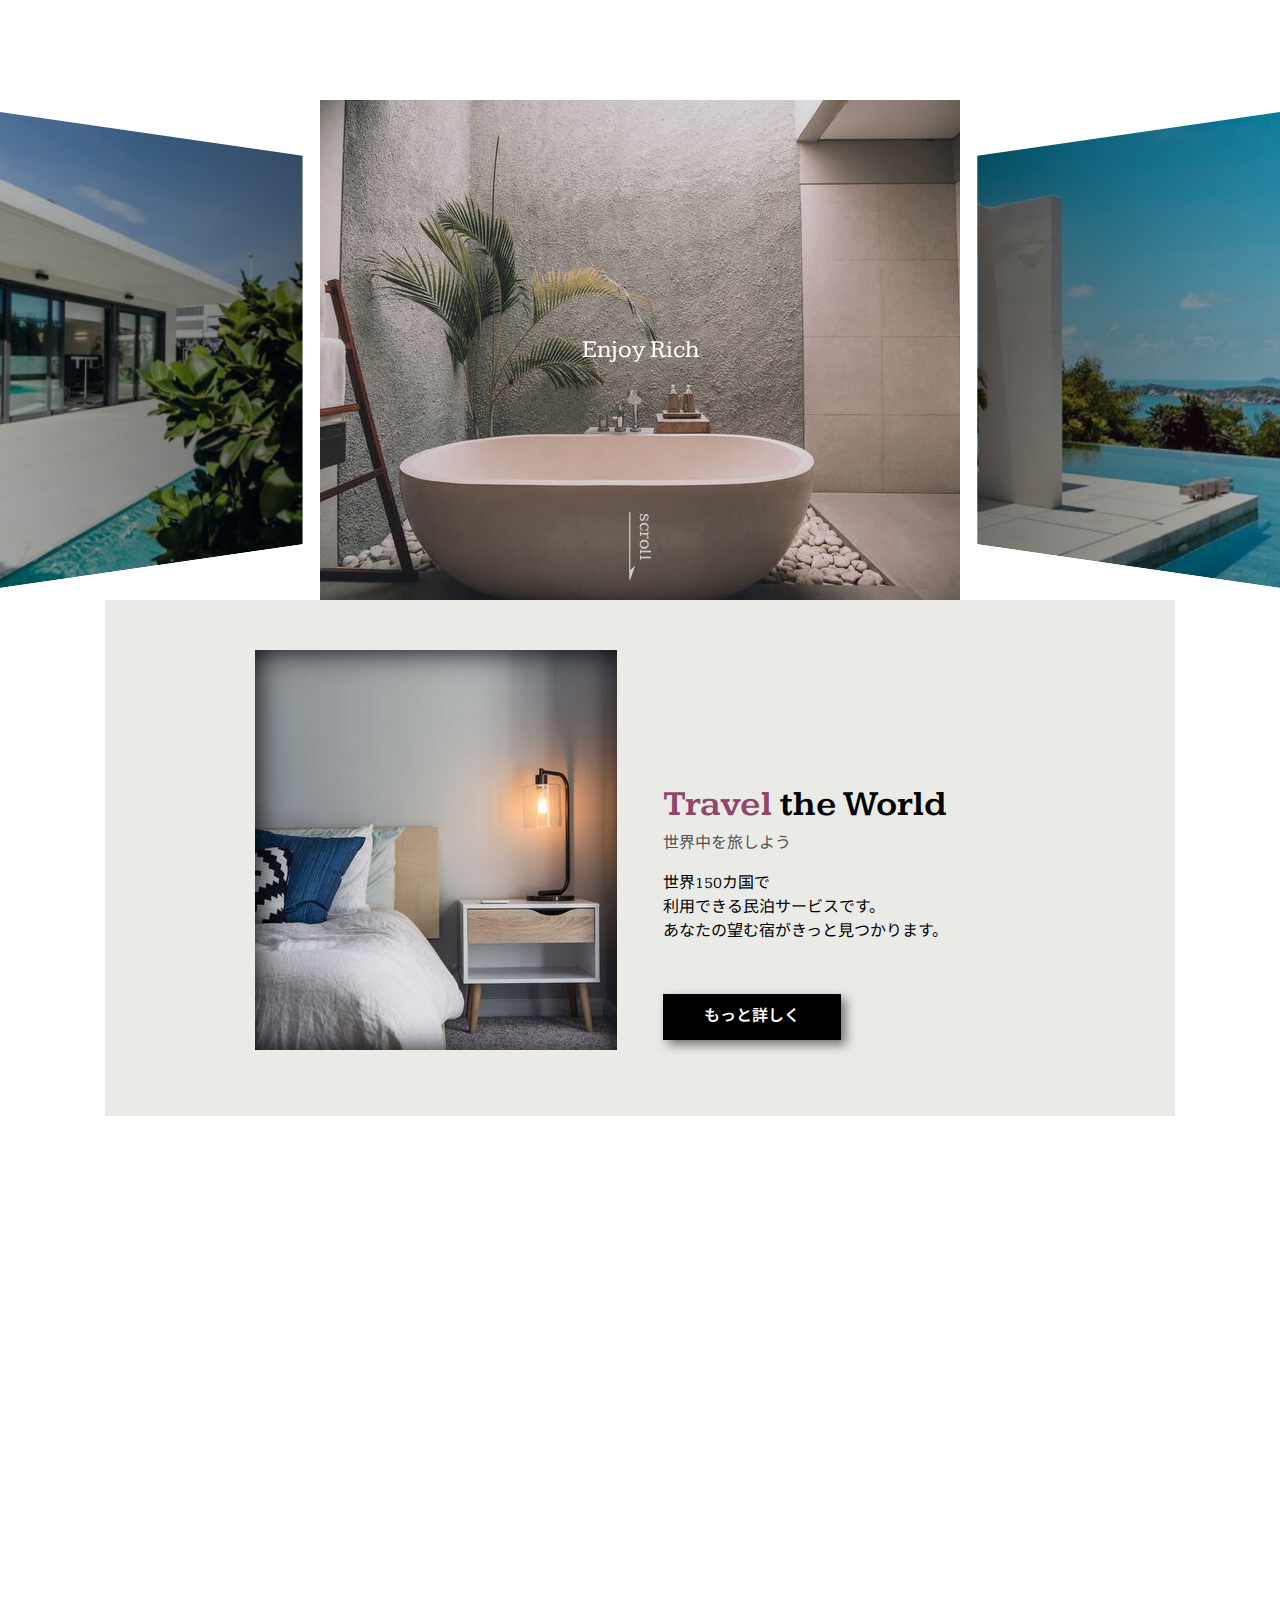
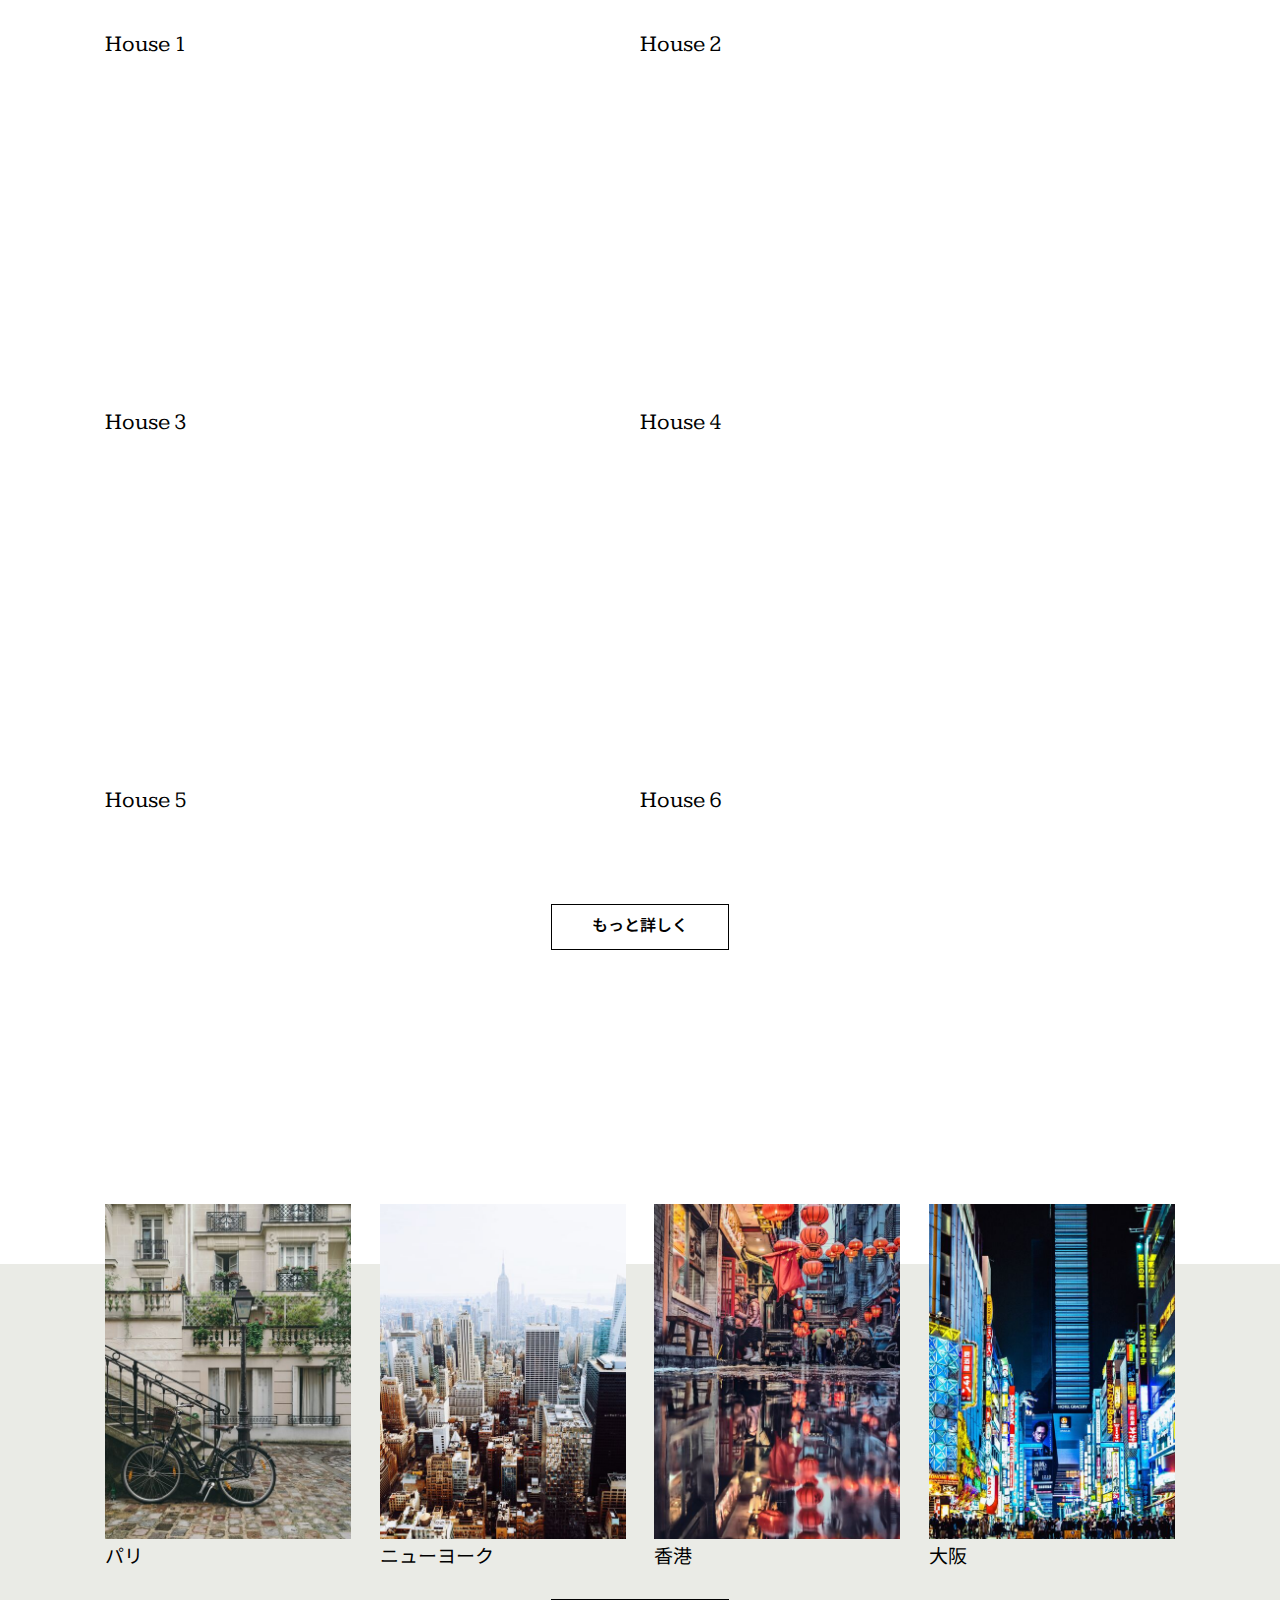
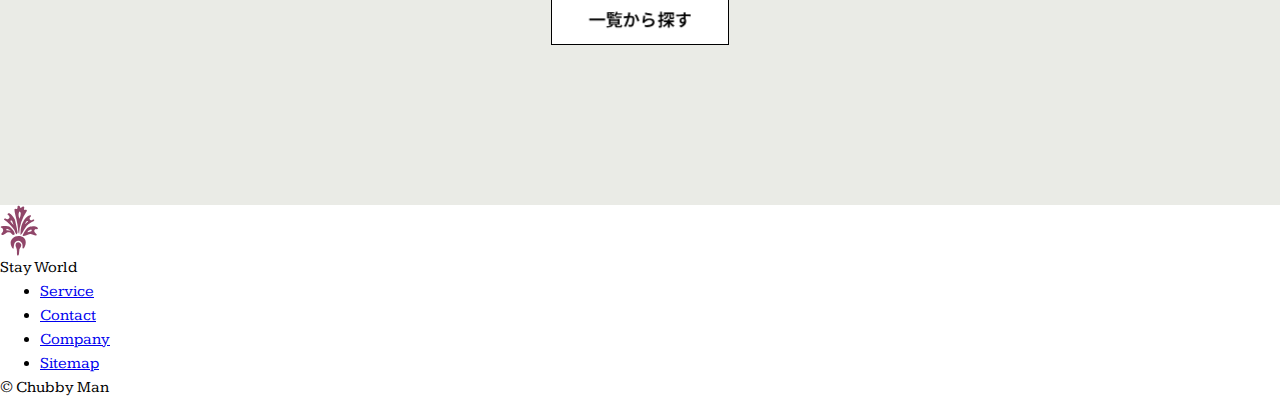
==== front-dev-tutorial-master/98_サンプルサイト_練習用/index.html @ 8617e20c "HTMLマークアップ #7" ====
<!DOCTYPE html>
<html lang="en">
    <head>
        <meta charset="UTF-8" />
        <meta name="viewport" content="width=device-width, initial-scale=1.0" />
        <meta http-equiv="X-UA-Compatible" content="ie=edge" />
        <title>Document</title>
        <link rel="preconnect" href="https://fonts.googleapis.com" />
        <link rel="preconnect" href="https://fonts.gstatic.com" crossorigin />
        <link
            href="https://fonts.googleapis.com/css2?family=Kameron:wght@400;700&family=Noto+Sans+JP:wght@500&display=swap"
            rel="stylesheet"
        />
        <link rel="stylesheet" href="styles/vendors/css-reset.css" />
        <link rel="stylesheet" href="styles/vendors/swiper-bundle.min.css" />
        <link rel="stylesheet" href="styles/style.css" />
    </head>
    <body>
        <div id="global-container">
            <div id="container">
                <div id="content">
                    <div class="hero">
                        <div class="swiper">
                            <div class="swiper-wrapper">
                                <div class="swiper-slide">
                                    <div class="hero__title">Enjoy Rich</div>
                                    <img src="images/image-1.jpg" alt="" />
                                </div>
                                <div class="swiper-slide">
                                    <div class="hero__title">Fantastic</div>
                                    <img src="images/image-2.jpg" alt="" />
                                </div>
                                <div class="swiper-slide">
                                    <div class="hero__title">Experience</div>
                                    <img src="images/image-3.jpg" alt="" />
                                </div>
                            </div>
                            <div class="hero__footer">
                                <img
                                    class="hero__downarrow"
                                    src="images/arrow.svg"
                                />
                                <span class="hero__scrolltext">scroll</span>
                            </div>
                        </div>
                    </div>
                    <div id="main-content">
                        <section class="travel">
                            <div class="travel__inner">
                                <div class="travel__img">
                                    <img
                                        class="img-zoom"
                                        src="images/image-travel.jpg"
                                        alt=""
                                    />
                                </div>
                                <div class="travel__texts inview">
                                    <div class="travel__texts-inner">
                                        <div class="travel__title main-title">
                                            <span class="purple">Travel</span>
                                            <span>the World</span>
                                        </div>
                                        <div class="travel__sub sub-title">
                                            世界中を旅しよう
                                        </div>
                                        <div class="travel__description">
                                            <p>
                                                世界150カ国で<br />利用できる民泊サービスです。
                                            </p>
                                            <p>
                                                あなたの望む宿がきっと見つかります。
                                            </p>
                                        </div>
                                        <div class="travel__btn">
                                            <button class="btn filled">
                                                もっと詳しく
                                            </button>
                                        </div>
                                    </div>
                                </div>
                            </div>
                        </section>
                        <section class="houses">
                            <div class="">
                                <h2 class="main-title tween-animate-title">
                                    Find Your House
                                </h2>
                                <p class="sub-title tween-animate-title">
                                    お気に入りの宿泊先を見つけましょう
                                </p>
                            </div>
                            <div class="houses__inner">
                                <div class="houses__item">
                                    <div class="cover-slide hover-darken">
                                        <div
                                            class="bg-img-zoom img-bg50"
                                            style="
                                                background-image: url(images/villa-1.jpg);
                                            "
                                        ></div>
                                    </div>
                                    <p class="houses__title">House 1</p>
                                </div>
                                <div class="houses__item">
                                    <div class="cover-slide hover-darken">
                                        <div
                                            class="bg-img-zoom img-bg50"
                                            style="
                                                background-image: url(images/villa-2.jpg);
                                            "
                                        ></div>
                                    </div>
                                    <p class="houses__title">House 2</p>
                                </div>
                                <div class="houses__item">
                                    <div class="cover-slide hover-darken">
                                        <div
                                            class="bg-img-zoom img-bg50"
                                            style="
                                                background-image: url(images/villa-3.jpg);
                                            "
                                        ></div>
                                    </div>
                                    <p class="houses__title">House 3</p>
                                </div>
                                <div class="houses__item">
                                    <div class="cover-slide hover-darken">
                                        <div
                                            class="bg-img-zoom img-bg50"
                                            style="
                                                background-image: url(images/villa-4.jpg);
                                            "
                                        ></div>
                                    </div>
                                    <p class="houses__title">House 4</p>
                                </div>
                                <div class="houses__item">
                                    <div class="cover-slide hover-darken">
                                        <div
                                            class="bg-img-zoom img-bg50"
                                            style="
                                                background-image: url(images/villa-5.jpg);
                                            "
                                        ></div>
                                    </div>
                                    <p class="houses__title">House 5</p>
                                </div>
                                <div class="houses__item">
                                    <div class="cover-slide hover-darken">
                                        <div
                                            class="bg-img-zoom img-bg50"
                                            style="
                                                background-image: url(images/villa-6.jpg);
                                            "
                                        ></div>
                                    </div>
                                    <p class="houses__title">House 6</p>
                                </div>
                                <div class="houses__btn">
                                    <button class="btn slide-bg">
                                        もっと詳しく
                                    </button>
                                </div>
                            </div>
                        </section>
                        <section class="popular">
                            <div class="popular__header">
                                <h2 class="main-title tween-animate-title">
                                    Popular Place
                                </h2>
                                <p class="sub-title tween-animate-title">
                                    人気の観光地で宿泊先を見つけましょう
                                </p>
                            </div>
                            <div class="popular__inner">
                                <div class="popular__container">
                                    <div class="popular__item">
                                        <div class="popular__img">
                                            <img
                                                src="images/image-p1.jpg"
                                                alt=""
                                            />
                                        </div>
                                        <p class="popular__title">パリ</p>
                                    </div>
                                    <div class="popular__item">
                                        <div class="popular__img">
                                            <img
                                                src="images/image-p2.jpg"
                                                alt=""
                                            />
                                        </div>
                                        <p class="popular__title">
                                            ニューヨーク
                                        </p>
                                    </div>
                                    <div class="popular__item">
                                        <div class="popular__img">
                                            <img
                                                src="images/image-p3.jpg"
                                                alt=""
                                            />
                                        </div>
                                        <p class="popular__title">香港</p>
                                    </div>
                                    <div class="popular__item">
                                        <div class="popular__img">
                                            <img
                                                src="images/image-p4.jpg"
                                                alt=""
                                            />
                                        </div>
                                        <p class="popular__title">大阪</p>
                                    </div>
                                    <div class="popular__btn">
                                        <button class="btn cover-3d">
                                            <span>一覧から探す</span>
                                        </button>
                                    </div>
                                </div>
                            </div>
                        </section>
                    </div>
                </div>
                <div class="footer">
                    <div class="logo">
                        <img src="images/logo.svg" class="logo__img" />
                        <span class="logo__stay">Stay</span>
                        <span class="logo__world">World</span>
                    </div>
                    <nav class="footer__nav">
                        <ul class="footer__ul">
                            <li class="footer_li"><a href="#">Service</a></li>
                            <li class="footer_li"><a href="#">Contact</a></li>
                            <li class="footer_li"><a href="#">Company</a></li>
                            <li class="footer_li"><a href="#">Sitemap</a></li>
                        </ul>
                        <div class="footer__copyright">&copy; Chubby Man</div>
                    </nav>
                </div>
            </div>
        </div>
        <script src="scripts/vendors/gsap.min.js"></script>

        <script src="scripts/vendors/swiper-bundle.min.js"></script>
        <script src="scripts/libs/hero-slider.js"></script>

        <script src="scripts/libs/scroll.js"></script>
        <script src="scripts/vendors/scroll-polyfill.js"></script>

        <script src="scripts/libs/text-animation.js"></script>
        <script src="scripts/main.js"></script>
    </body>
</html>
---- front-dev-tutorial-master/98_サンプルサイト_練習用/styles/style.css ----
.appear.up .item {
  -webkit-transform: translateY(6px);
          transform: translateY(6px);
}

.appear.down .item {
  -webkit-transform: translateY(-6px);
          transform: translateY(-6px);
}

.appear.left .item {
  -webkit-transform: translateX(40px);
          transform: translateX(40px);
}

.appear.right .item {
  -webkit-transform: translateX(-40px);
          transform: translateX(-40px);
}

.appear .item {
  -webkit-transition: all 0.8s;
  transition: all 0.8s;
  opacity: 0;
}
.appear.inview .item {
  opacity: 1;
  -webkit-transform: none;
          transform: none;
}
.appear.inview .item:nth-child(1) {
  -webkit-transition-delay: 0.1s;
          transition-delay: 0.1s;
}
.appear.inview .item:nth-child(2) {
  -webkit-transition-delay: 0.2s;
          transition-delay: 0.2s;
}
.appear.inview .item:nth-child(3) {
  -webkit-transition-delay: 0.3s;
          transition-delay: 0.3s;
}
.appear.inview .item:nth-child(4) {
  -webkit-transition-delay: 0.4s;
          transition-delay: 0.4s;
}
.appear.inview .item:nth-child(5) {
  -webkit-transition-delay: 0.5s;
          transition-delay: 0.5s;
}
.appear.inview .item:nth-child(6) {
  -webkit-transition-delay: 0.6s;
          transition-delay: 0.6s;
}
.appear.inview .item:nth-child(7) {
  -webkit-transition-delay: 0.7s;
          transition-delay: 0.7s;
}
.appear.inview .item:nth-child(8) {
  -webkit-transition-delay: 0.8s;
          transition-delay: 0.8s;
}
.appear.inview .item:nth-child(9) {
  -webkit-transition-delay: 0.9s;
          transition-delay: 0.9s;
}
.appear.inview .item:nth-child(10) {
  -webkit-transition-delay: 1s;
          transition-delay: 1s;
}

.btn {
  position: relative;
  display: inline-block;
  background-color: white;
  border: 1px solid black;
  font-weight: 600;
  padding: 10px 40px;
  margin: 10px auto;
  cursor: pointer;
  -webkit-transition: all 0.3s;
  transition: all 0.3s;
  color: black;
  text-decoration: none !important;
}
.btn.float:hover {
  background-color: black;
  color: white;
  -webkit-box-shadow: 5px 5px 10px 0 rgba(0, 0, 0, 0.5);
          box-shadow: 5px 5px 10px 0 rgba(0, 0, 0, 0.5);
}
.btn.filled {
  background-color: black;
  color: white;
  -webkit-box-shadow: 5px 5px 10px 0 rgba(0, 0, 0, 0.5);
          box-shadow: 5px 5px 10px 0 rgba(0, 0, 0, 0.5);
}
.btn.filled:hover {
  background-color: white;
  color: black;
  -webkit-box-shadow: none;
          box-shadow: none;
}
.btn.letter-spacing:hover {
  background-color: black;
  letter-spacing: 3px;
  color: white;
}
.btn.shadow {
  -webkit-box-shadow: none;
          box-shadow: none;
}
.btn.shadow:hover {
  -webkit-transform: translate(-2.5px, -2.5px);
          transform: translate(-2.5px, -2.5px);
  -webkit-box-shadow: 5px 5px 0 0 black;
          box-shadow: 5px 5px 0 0 black;
}
.btn.solid {
  -webkit-box-shadow: 2px 2px 0 0 black;
          box-shadow: 2px 2px 0 0 black;
  border-radius: 7px;
}
.btn.solid:hover {
  -webkit-transform: translate(2px, 2px);
          transform: translate(2px, 2px);
  -webkit-box-shadow: none;
          box-shadow: none;
}
.btn.slide-bg {
  position: relative;
  overflow: hidden;
  z-index: 1;
}
.btn.slide-bg::before {
  content: "";
  display: inline-block;
  width: 100%;
  height: 100%;
  background-color: black;
  position: absolute;
  top: 0;
  left: 0;
  -webkit-transform: translateX(-100%);
          transform: translateX(-100%);
  -webkit-transition: -webkit-transform 0.3s;
  transition: -webkit-transform 0.3s;
  transition: transform 0.3s;
  transition: transform 0.3s, -webkit-transform 0.3s;
  z-index: -1;
}
.btn.slide-bg:hover {
  color: white;
}
.btn.slide-bg:hover::before {
  -webkit-transform: none;
          transform: none;
}
.btn.cover-3d {
  position: relative;
  z-index: 1;
  -webkit-transform-style: preserve-3d;
          transform-style: preserve-3d;
  -webkit-perspective: 300px;
          perspective: 300px;
}
.btn.cover-3d span {
  display: inline-block;
  -webkit-transform: translateZ(20px);
          transform: translateZ(20px);
}
.btn.cover-3d::before {
  content: "";
  display: inline-block;
  width: 100%;
  height: 100%;
  background-color: black;
  position: absolute;
  top: 0;
  left: 0;
  -webkit-transform: rotateX(90deg);
          transform: rotateX(90deg);
  -webkit-transition: all 0.3s;
  transition: all 0.3s;
  -webkit-transform-origin: top center;
          transform-origin: top center;
  opacity: 0;
}
.btn.cover-3d:hover {
  color: white;
}
.btn.cover-3d:hover::before {
  -webkit-transform: none;
          transform: none;
  opacity: 1;
}

.btn-cubic {
  position: relative;
  display: inline-block;
  -webkit-transform-style: preserve-3d;
          transform-style: preserve-3d;
  -webkit-perspective: 300px;
          perspective: 300px;
  width: 150px;
  height: 50px;
  margin: 0 auto;
  cursor: pointer;
  font-weight: 600;
}
.btn-cubic span {
  position: absolute;
  top: 0;
  left: 0;
  width: 100%;
  height: 100%;
  border: 1px solid black;
  -webkit-box-sizing: border-box;
          box-sizing: border-box;
  line-height: 48px;
  text-align: center;
  -webkit-transition: all 0.3s;
  transition: all 0.3s;
  -webkit-transform-origin: center center -25px;
          transform-origin: center center -25px;
  color: black;
}
.btn-cubic .hovering {
  background-color: black;
  color: white;
  -webkit-transform: rotateX(90deg);
          transform: rotateX(90deg);
}
.btn-cubic .default {
  background-color: white;
  color: black;
  -webkit-transform: rotateX(0);
          transform: rotateX(0);
}
.btn-cubic:hover .hovering {
  -webkit-transform: rotateX(0);
          transform: rotateX(0);
}
.btn-cubic:hover .default {
  -webkit-transform: rotateX(-90deg);
          transform: rotateX(-90deg);
}

.swiper {
  overflow: visible !important;
}

.swiper-slide {
  height: 500px;
  overflow: hidden;
}
.swiper-slide > img {
  width: 100%;
  height: 100%;
  max-width: 100%;
  -o-object-fit: cover;
     object-fit: cover;
  -webkit-transform: scale(1.3);
          transform: scale(1.3);
  -webkit-transition: -webkit-transform 1.9s ease;
  transition: -webkit-transform 1.9s ease;
  transition: transform 1.9s ease;
  transition: transform 1.9s ease, -webkit-transform 1.9s ease;
}
.swiper-slide::after {
  content: "";
  position: absolute;
  top: 0;
  left: 0;
  width: 100%;
  height: 100%;
  background-color: rgba(0, 61, 125, 0.1);
}
.swiper-slide-active > img {
  -webkit-transform: none;
          transform: none;
}
.swiper-slide-active .hero__title {
  opacity: 1;
  -webkit-transform: translate(-50%, -50%);
          transform: translate(-50%, -50%);
}

.hero {
  overflow: hidden;
  padding-top: 100px;
}
.hero__title {
  position: absolute;
  top: 50%;
  left: 50%;
  -webkit-transform: translate(-50%, calc(-50% + 20px));
          transform: translate(-50%, calc(-50% + 20px));
  color: white;
  font-size: 25px;
  z-index: 2;
  opacity: 0;
  -webkit-transition: opacity 0.3s ease 1s, -webkit-transform 0.3s ease 1s;
  transition: opacity 0.3s ease 1s, -webkit-transform 0.3s ease 1s;
  transition: opacity 0.3s ease 1s, transform 0.3s ease 1s;
  transition: opacity 0.3s ease 1s, transform 0.3s ease 1s, -webkit-transform 0.3s ease 1s;
}
.hero__footer {
  position: absolute;
  left: 50%;
  bottom: 20px;
  -webkit-transform: translateX(-50%);
          transform: translateX(-50%);
  z-index: 2;
  height: 68px;
  width: 22px;
  overflow: hidden;
}
.hero__downarrow {
  position: absolute;
  left: 0;
  bottom: 0;
  width: 6px;
  -webkit-animation-name: kf-arrow-anime;
          animation-name: kf-arrow-anime;
  -webkit-animation-duration: 2s;
          animation-duration: 2s;
  -webkit-animation-timing-function: linear;
          animation-timing-function: linear;
  -webkit-animation-delay: 0s;
          animation-delay: 0s;
  -webkit-animation-iteration-count: infinite;
          animation-iteration-count: infinite;
  -webkit-animation-direction: normal;
          animation-direction: normal;
  -webkit-animation-fill-mode: forwards;
          animation-fill-mode: forwards;
}
.hero__scrolltext {
  position: absolute;
  -webkit-transform: rotate(90deg);
          transform: rotate(90deg);
  color: rgba(255, 255, 255, 0.7);
  left: -8px;
  top: 11px;
  font-size: 1.2em;
}

@-webkit-keyframes kf-arrow-anime {
  0%, 50%, 100% {
    -webkit-transform: translateY(-10%);
            transform: translateY(-10%);
  }
  30% {
    -webkit-transform: none;
            transform: none;
  }
}

@keyframes kf-arrow-anime {
  0%, 50%, 100% {
    -webkit-transform: translateY(-10%);
            transform: translateY(-10%);
  }
  30% {
    -webkit-transform: none;
            transform: none;
  }
}
.animate-title,
.tween-animate-title {
  opacity: 0;
}
.animate-title.inview,
.tween-animate-title.inview {
  opacity: 1;
}
.animate-title.inview .char,
.tween-animate-title.inview .char {
  display: inline-block;
}
.animate-title .char,
.tween-animate-title .char {
  opacity: 0;
}

.animate-title.inview .char {
  -webkit-animation-name: kf-animate-chars;
          animation-name: kf-animate-chars;
  -webkit-animation-duration: 0.5s;
          animation-duration: 0.5s;
  -webkit-animation-timing-function: cubic-bezier(0.39, 1.57, 0.58, 1);
          animation-timing-function: cubic-bezier(0.39, 1.57, 0.58, 1);
  -webkit-animation-delay: 0s;
          animation-delay: 0s;
  -webkit-animation-iteration-count: 1;
          animation-iteration-count: 1;
  -webkit-animation-direction: normal;
          animation-direction: normal;
  -webkit-animation-fill-mode: both;
          animation-fill-mode: both;
}
.animate-title.inview .char:nth-child(1) {
  -webkit-animation-delay: 0.04s;
          animation-delay: 0.04s;
}
.animate-title.inview .char:nth-child(2) {
  -webkit-animation-delay: 0.08s;
          animation-delay: 0.08s;
}
.animate-title.inview .char:nth-child(3) {
  -webkit-animation-delay: 0.12s;
          animation-delay: 0.12s;
}
.animate-title.inview .char:nth-child(4) {
  -webkit-animation-delay: 0.16s;
          animation-delay: 0.16s;
}
.animate-title.inview .char:nth-child(5) {
  -webkit-animation-delay: 0.2s;
          animation-delay: 0.2s;
}
.animate-title.inview .char:nth-child(6) {
  -webkit-animation-delay: 0.24s;
          animation-delay: 0.24s;
}
.animate-title.inview .char:nth-child(7) {
  -webkit-animation-delay: 0.28s;
          animation-delay: 0.28s;
}
.animate-title.inview .char:nth-child(8) {
  -webkit-animation-delay: 0.32s;
          animation-delay: 0.32s;
}
.animate-title.inview .char:nth-child(9) {
  -webkit-animation-delay: 0.36s;
          animation-delay: 0.36s;
}
.animate-title.inview .char:nth-child(10) {
  -webkit-animation-delay: 0.4s;
          animation-delay: 0.4s;
}
.animate-title.inview .char:nth-child(11) {
  -webkit-animation-delay: 0.44s;
          animation-delay: 0.44s;
}
.animate-title.inview .char:nth-child(12) {
  -webkit-animation-delay: 0.48s;
          animation-delay: 0.48s;
}
.animate-title.inview .char:nth-child(13) {
  -webkit-animation-delay: 0.52s;
          animation-delay: 0.52s;
}
.animate-title.inview .char:nth-child(14) {
  -webkit-animation-delay: 0.56s;
          animation-delay: 0.56s;
}
.animate-title.inview .char:nth-child(15) {
  -webkit-animation-delay: 0.6s;
          animation-delay: 0.6s;
}
.animate-title.inview .char:nth-child(16) {
  -webkit-animation-delay: 0.64s;
          animation-delay: 0.64s;
}
.animate-title.inview .char:nth-child(17) {
  -webkit-animation-delay: 0.68s;
          animation-delay: 0.68s;
}
.animate-title.inview .char:nth-child(18) {
  -webkit-animation-delay: 0.72s;
          animation-delay: 0.72s;
}
.animate-title.inview .char:nth-child(19) {
  -webkit-animation-delay: 0.76s;
          animation-delay: 0.76s;
}
.animate-title.inview .char:nth-child(20) {
  -webkit-animation-delay: 0.8s;
          animation-delay: 0.8s;
}
.animate-title.inview .char:nth-child(21) {
  -webkit-animation-delay: 0.84s;
          animation-delay: 0.84s;
}
.animate-title.inview .char:nth-child(22) {
  -webkit-animation-delay: 0.88s;
          animation-delay: 0.88s;
}
.animate-title.inview .char:nth-child(23) {
  -webkit-animation-delay: 0.92s;
          animation-delay: 0.92s;
}
.animate-title.inview .char:nth-child(24) {
  -webkit-animation-delay: 0.96s;
          animation-delay: 0.96s;
}
.animate-title.inview .char:nth-child(25) {
  -webkit-animation-delay: 1s;
          animation-delay: 1s;
}
.animate-title.inview .char:nth-child(26) {
  -webkit-animation-delay: 1.04s;
          animation-delay: 1.04s;
}
.animate-title.inview .char:nth-child(27) {
  -webkit-animation-delay: 1.08s;
          animation-delay: 1.08s;
}
.animate-title.inview .char:nth-child(28) {
  -webkit-animation-delay: 1.12s;
          animation-delay: 1.12s;
}
.animate-title.inview .char:nth-child(29) {
  -webkit-animation-delay: 1.16s;
          animation-delay: 1.16s;
}
.animate-title.inview .char:nth-child(30) {
  -webkit-animation-delay: 1.2s;
          animation-delay: 1.2s;
}

@-webkit-keyframes kf-animate-chars {
  0% {
    opacity: 0;
    -webkit-transform: translateY(-50%);
            transform: translateY(-50%);
  }
  100% {
    opacity: 1;
    -webkit-transform: translateY(0);
            transform: translateY(0);
  }
}

@keyframes kf-animate-chars {
  0% {
    opacity: 0;
    -webkit-transform: translateY(-50%);
            transform: translateY(-50%);
  }
  100% {
    opacity: 1;
    -webkit-transform: translateY(0);
            transform: translateY(0);
  }
}
.cover-slide {
  position: relative;
  overflow: hidden;
}
.cover-slide::after {
  content: "";
  position: absolute;
  z-index: 2;
  top: 0;
  left: 0;
  right: 0;
  bottom: 0;
  background-color: #eaebe6;
  opacity: 0;
}
.cover-slide.inview::after {
  opacity: 1;
  -webkit-animation-name: kf-cover-slide;
          animation-name: kf-cover-slide;
  -webkit-animation-duration: 1.6s;
          animation-duration: 1.6s;
  -webkit-animation-timing-function: ease-in-out;
          animation-timing-function: ease-in-out;
  -webkit-animation-delay: 0s;
          animation-delay: 0s;
  -webkit-animation-iteration-count: 1;
          animation-iteration-count: 1;
  -webkit-animation-direction: normal;
          animation-direction: normal;
  -webkit-animation-fill-mode: both;
          animation-fill-mode: both;
}

@-webkit-keyframes kf-cover-slide {
  0% {
    -webkit-transform-origin: left;
            transform-origin: left;
    -webkit-transform: scaleX(0);
            transform: scaleX(0);
  }
  50% {
    -webkit-transform-origin: left;
            transform-origin: left;
    -webkit-transform: scaleX(1);
            transform: scaleX(1);
  }
  50.1% {
    -webkit-transform-origin: right;
            transform-origin: right;
    -webkit-transform: scaleX(1);
            transform: scaleX(1);
  }
  100% {
    -webkit-transform-origin: right;
            transform-origin: right;
    -webkit-transform: scaleX(0);
            transform: scaleX(0);
  }
}

@keyframes kf-cover-slide {
  0% {
    -webkit-transform-origin: left;
            transform-origin: left;
    -webkit-transform: scaleX(0);
            transform: scaleX(0);
  }
  50% {
    -webkit-transform-origin: left;
            transform-origin: left;
    -webkit-transform: scaleX(1);
            transform: scaleX(1);
  }
  50.1% {
    -webkit-transform-origin: right;
            transform-origin: right;
    -webkit-transform: scaleX(1);
            transform: scaleX(1);
  }
  100% {
    -webkit-transform-origin: right;
            transform-origin: right;
    -webkit-transform: scaleX(0);
            transform: scaleX(0);
  }
}
.img-zoom, .bg-img-zoom {
  opacity: 0;
}
.inview .img-zoom, .inview .bg-img-zoom {
  opacity: 1;
  -webkit-transition: -webkit-transform 0.3s ease;
  transition: -webkit-transform 0.3s ease;
  transition: transform 0.3s ease;
  transition: transform 0.3s ease, -webkit-transform 0.3s ease;
  -webkit-animation-name: kf-img-show;
          animation-name: kf-img-show;
  -webkit-animation-duration: 1.6s;
          animation-duration: 1.6s;
  -webkit-animation-timing-function: ease-in-out;
          animation-timing-function: ease-in-out;
  -webkit-animation-delay: 0s;
          animation-delay: 0s;
  -webkit-animation-iteration-count: 1;
          animation-iteration-count: 1;
  -webkit-animation-direction: normal;
          animation-direction: normal;
  -webkit-animation-fill-mode: none;
          animation-fill-mode: none;
}
.inview .img-zoom:hover, .inview .bg-img-zoom:hover {
  -webkit-transform: scale(1.05);
          transform: scale(1.05);
}

@-webkit-keyframes kf-img-show {
  0% {
    opacity: 0;
  }
  50% {
    opacity: 0;
  }
  50.1% {
    opacity: 1;
    -webkit-transform: scale(1.5);
            transform: scale(1.5);
  }
  100% {
    opacity: 1;
  }
}

@keyframes kf-img-show {
  0% {
    opacity: 0;
  }
  50% {
    opacity: 0;
  }
  50.1% {
    opacity: 1;
    -webkit-transform: scale(1.5);
            transform: scale(1.5);
  }
  100% {
    opacity: 1;
  }
}
.hover-darken::before {
  content: "";
  position: absolute;
  top: 0;
  left: 0;
  width: 100%;
  height: 100%;
  z-index: 1;
  -webkit-transition: background-color 0.3s ease;
  transition: background-color 0.3s ease;
  pointer-events: none;
  -webkit-animation-name: kf-img-show;
          animation-name: kf-img-show;
  -webkit-animation-duration: 1.6s;
          animation-duration: 1.6s;
  -webkit-animation-timing-function: ease-in-out;
          animation-timing-function: ease-in-out;
  -webkit-animation-delay: 0s;
          animation-delay: 0s;
  -webkit-animation-iteration-count: 1;
          animation-iteration-count: 1;
  -webkit-animation-direction: normal;
          animation-direction: normal;
  -webkit-animation-fill-mode: none;
          animation-fill-mode: none;
}
.hover-darken:hover::before {
  background-color: rgba(0, 0, 0, 0.4);
}

.bg-img-zoom {
  background-image: url(images/image-1.jpg);
  background-repeat: no-repeat;
  background-position: center;
  background-size: cover;
  width: 100%;
}

.img-bg50 {
  position: relative;
}
.img-bg50::before {
  display: block;
  content: "";
  padding-top: 50%;
}

.mobile-menu {
  position: fixed;
  right: 0;
  top: 60px;
  width: 300px;
}
.mobile-menu .logo {
  padding: 0 40px;
  font-size: 38px;
}
.mobile-menu__btn {
  background-color: unset;
  border: none;
  outline: none !important;
  cursor: pointer;
}
.mobile-menu__btn > span {
  background-color: black;
  width: 35px;
  height: 2px;
  display: block;
  margin-bottom: 9px;
  -webkit-transition: -webkit-transform 0.7s;
  transition: -webkit-transform 0.7s;
  transition: transform 0.7s;
  transition: transform 0.7s, -webkit-transform 0.7s;
}
.mobile-menu__btn > span:last-child {
  margin-bottom: 0;
}
.mobile-menu__cover {
  position: absolute;
  top: 0;
  left: 0;
  width: 100%;
  height: 100%;
  background-color: rgba(0, 0, 0, 0.3);
  opacity: 0;
  visibility: hidden;
  -webkit-transition: opacity 1s;
  transition: opacity 1s;
  cursor: pointer;
  z-index: 200;
}
.mobile-menu__main {
  padding: 0;
  -webkit-perspective: 2000px;
          perspective: 2000px;
  -webkit-transform-style: preserve-3d;
          transform-style: preserve-3d;
}
.mobile-menu__item {
  list-style: none;
  display: block;
  -webkit-transform: translate3d(0, 0, -1000px);
          transform: translate3d(0, 0, -1000px);
  padding: 0 40px;
  -webkit-transition: opacity 0.2s, -webkit-transform 0.3s;
  transition: opacity 0.2s, -webkit-transform 0.3s;
  transition: transform 0.3s, opacity 0.2s;
  transition: transform 0.3s, opacity 0.2s, -webkit-transform 0.3s;
  opacity: 0;
}
.mobile-menu__link {
  display: block;
  margin-top: 30px;
  color: black;
  text-decoration: none !important;
}

.menu-open #container {
  -webkit-transform: translate(-300px, 60px);
          transform: translate(-300px, 60px);
  -webkit-box-shadow: 0 8px 40px -10px rgba(0, 0, 0, 0.8);
          box-shadow: 0 8px 40px -10px rgba(0, 0, 0, 0.8);
}
.menu-open .mobile-menu__cover {
  opacity: 1;
  visibility: visible;
}
.menu-open .mobile-menu__item {
  -webkit-transform: none;
          transform: none;
  opacity: 1;
}
.menu-open .mobile-menu__item:nth-child(1) {
  -webkit-transition-delay: 0.07s;
          transition-delay: 0.07s;
}
.menu-open .mobile-menu__item:nth-child(2) {
  -webkit-transition-delay: 0.14s;
          transition-delay: 0.14s;
}
.menu-open .mobile-menu__item:nth-child(3) {
  -webkit-transition-delay: 0.21s;
          transition-delay: 0.21s;
}
.menu-open .mobile-menu__item:nth-child(4) {
  -webkit-transition-delay: 0.28s;
          transition-delay: 0.28s;
}
.menu-open .mobile-menu__item:nth-child(5) {
  -webkit-transition-delay: 0.35s;
          transition-delay: 0.35s;
}
.menu-open .mobile-menu__btn > span {
  background-color: black;
}
.menu-open .mobile-menu__btn > span:nth-child(1) {
  -webkit-transition-delay: 70ms;
          transition-delay: 70ms;
  -webkit-transform: translateY(11px) rotate(135deg);
          transform: translateY(11px) rotate(135deg);
}
.menu-open .mobile-menu__btn > span:nth-child(2) {
  -webkit-transition-delay: 0s;
          transition-delay: 0s;
  -webkit-transform: translateX(-18px) scaleX(0);
          transform: translateX(-18px) scaleX(0);
}
.menu-open .mobile-menu__btn > span:nth-child(3) {
  -webkit-transition-delay: 140ms;
          transition-delay: 140ms;
  -webkit-transform: translateY(-11px) rotate(-135deg);
          transform: translateY(-11px) rotate(-135deg);
}

body {
  font-family: "Kameron", "Noto Sans JP", sans-serif;
}

img {
  max-width: 100%;
  vertical-align: bottom;
}

.mb-sm, .travel__img, .houses__title, .popular__title, .sub-title {
  margin-bottom: 16px !important;
}

.mb-lg, .travel, .houses, .popular__btn {
  margin-bottom: 80px !important;
}
@media screen and (min-width: 960px) {
  .mb-lg, .travel, .houses, .popular__btn {
    margin-bottom: 150px !important;
  }
}

.pb-sm, .travel__texts {
  padding-bottom: 16px !important;
}

.pb-lg {
  padding-bottom: 80px !important;
}
@media screen and (min-width: 960px) {
  .pb-lg {
    padding-bottom: 150px !important;
  }
}

.content-width, .travel, .houses, .popular__header, .popular__container {
  width: 90%;
  margin: 0 auto;
  max-width: 1070px;
}

.flex, .travel__inner, .houses__inner, .popular__container {
  display: -webkit-box;
  display: -webkit-flex;
  display: -ms-flexbox;
  display: flex;
  -webkit-box-orient: vertical;
  -webkit-box-direction: normal;
  -webkit-flex-direction: column;
      -ms-flex-direction: column;
          flex-direction: column;
}
@media screen and (min-width: 600px) {
  .flex, .travel__inner, .houses__inner, .popular__container {
    -webkit-box-orient: horizontal;
    -webkit-box-direction: normal;
    -webkit-flex-direction: row;
        -ms-flex-direction: row;
            flex-direction: row;
    -webkit-flex-wrap: wrap;
        -ms-flex-wrap: wrap;
            flex-wrap: wrap;
  }
}

.purple {
  color: #904669;
}

#main-content {
  position: relative;
  z-index: 0;
}

.font-sm, .sub-title {
  font-size: 14px;
}
@media screen and (min-width: 960px) {
  .font-sm, .sub-title {
    font-size: 16px;
  }
}

.font-md, .popular__title {
  font-size: 17px;
}
@media screen and (min-width: 960px) {
  .font-md, .popular__title {
    font-size: 19px;
  }
}

.font-lr, .houses__title {
  font-size: 17px;
}
@media screen and (min-width: 960px) {
  .font-lr, .houses__title {
    font-size: 23px;
  }
}

.font-lg, .main-title {
  font-size: 25px;
}
@media screen and (min-width: 960px) {
  .font-lg, .main-title {
    font-size: 36px;
  }
}

.main-title {
  font-weight: 600;
  margin-bottom: 0;
  display: block;
}

.sub-title {
  color: #535353;
}

.travel__inner {
  position: relative;
  z-index: 0;
  background: #eaebe6;
  padding: 15px;
  -webkit-box-pack: justify;
  -webkit-justify-content: space-between;
      -ms-flex-pack: justify;
          justify-content: space-between;
}
@media screen and (min-width: 600px) {
  .travel__inner {
    padding: 50px;
  }
}
@media screen and (min-width: 1280px) {
  .travel__inner {
    padding: 50px 150px;
  }
}
.travel__img {
  height: 300px;
  -webkit-box-shadow: inset 0 0 30px black;
          box-shadow: inset 0 0 30px black;
}
@media screen and (min-width: 600px) {
  .travel__img {
    -webkit-flex-basis: 47%;
        -ms-flex-preferred-size: 47%;
            flex-basis: 47%;
  }
}
@media screen and (min-width: 960px) {
  .travel__img {
    height: 400px;
  }
}
.travel__img > img {
  position: relative;
  z-index: -1;
  opacity: 1;
  -o-object-fit: cover;
     object-fit: cover;
  width: 100%;
  height: 100%;
}
@media screen and (min-width: 600px) {
  .travel__texts {
    display: -webkit-box;
    display: -webkit-flex;
    display: -ms-flexbox;
    display: flex;
    -webkit-box-align: end;
    -webkit-align-items: flex-end;
        -ms-flex-align: end;
            align-items: flex-end;
    -webkit-flex-basis: 47%;
        -ms-flex-preferred-size: 47%;
            flex-basis: 47%;
  }
}
.travel__texts.inview .travel__title::before {
  -webkit-animation-name: scaleX;
          animation-name: scaleX;
  -webkit-animation-duration: 0.3s;
          animation-duration: 0.3s;
  -webkit-animation-timing-function: ease;
          animation-timing-function: ease;
  -webkit-animation-delay: 1.5s;
          animation-delay: 1.5s;
  -webkit-animation-iteration-count: 1;
          animation-iteration-count: 1;
  -webkit-animation-direction: normal;
          animation-direction: normal;
  -webkit-animation-fill-mode: forwards;
          animation-fill-mode: forwards;
}
.travel__title {
  position: relative;
}
.travel__title::before {
  display: none;
  content: "";
  position: absolute;
  height: 1px;
  width: 100px;
  top: 50%;
  left: -120px;
  background-color: black;
  -webkit-transform: scaleX(0);
          transform: scaleX(0);
  -webkit-transform-origin: right;
          transform-origin: right;
}
@media screen and (min-width: 960px) {
  .travel__title::before {
    display: block;
  }
}
@media screen and (min-width: 960px) {
  .travel__description {
    margin-bottom: 40px;
  }
}

@-webkit-keyframes scaleX {
  0% {
    -webkit-transform: scaleX(0);
            transform: scaleX(0);
  }
  100% {
    -webkit-transform: scaleX(1);
            transform: scaleX(1);
  }
}

@keyframes scaleX {
  0% {
    -webkit-transform: scaleX(0);
            transform: scaleX(0);
  }
  100% {
    -webkit-transform: scaleX(1);
            transform: scaleX(1);
  }
}
@media screen and (min-width: 600px) {
  .houses__item {
    -webkit-flex-basis: 50%;
        -ms-flex-preferred-size: 50%;
            flex-basis: 50%;
  }
}
@media screen and (min-width: 960px) {
  .houses__item {
    margin-bottom: 60px;
  }
}
.houses__btn {
  text-align: center;
  -webkit-flex-basis: 100%;
      -ms-flex-preferred-size: 100%;
          flex-basis: 100%;
}

.popular__inner {
  position: relative;
}
.popular__inner::before {
  content: "";
  position: absolute;
  bottom: 0;
  left: 0;
  height: 90%;
  width: 100%;
  background-color: #eaebe6;
}
.popular__container {
  position: relative;
  z-index: 2;
  -webkit-box-pack: justify;
  -webkit-justify-content: space-between;
      -ms-flex-pack: justify;
          justify-content: space-between;
}
@media screen and (min-width: 600px) {
  .popular__item {
    -webkit-flex-basis: 47%;
        -ms-flex-preferred-size: 47%;
            flex-basis: 47%;
  }
}
@media screen and (min-width: 960px) {
  .popular__item {
    -webkit-flex-basis: 25%;
        -ms-flex-preferred-size: 25%;
            flex-basis: 25%;
  }
}
@media screen and (min-width: 1280px) {
  .popular__item {
    -webkit-flex-basis: 23%;
        -ms-flex-preferred-size: 23%;
            flex-basis: 23%;
  }
}
.popular__img {
  height: 150px;
  margin-bottom: 5px;
}
@media screen and (min-width: 960px) {
  .popular__img {
    height: 335px;
  }
}
.popular__img > img {
  width: 100%;
  height: 100%;
  -o-object-fit: cover;
     object-fit: cover;
}
.popular__btn {
  text-align: center;
  -webkit-flex-basis: 100%;
      -ms-flex-preferred-size: 100%;
          flex-basis: 100%;
}
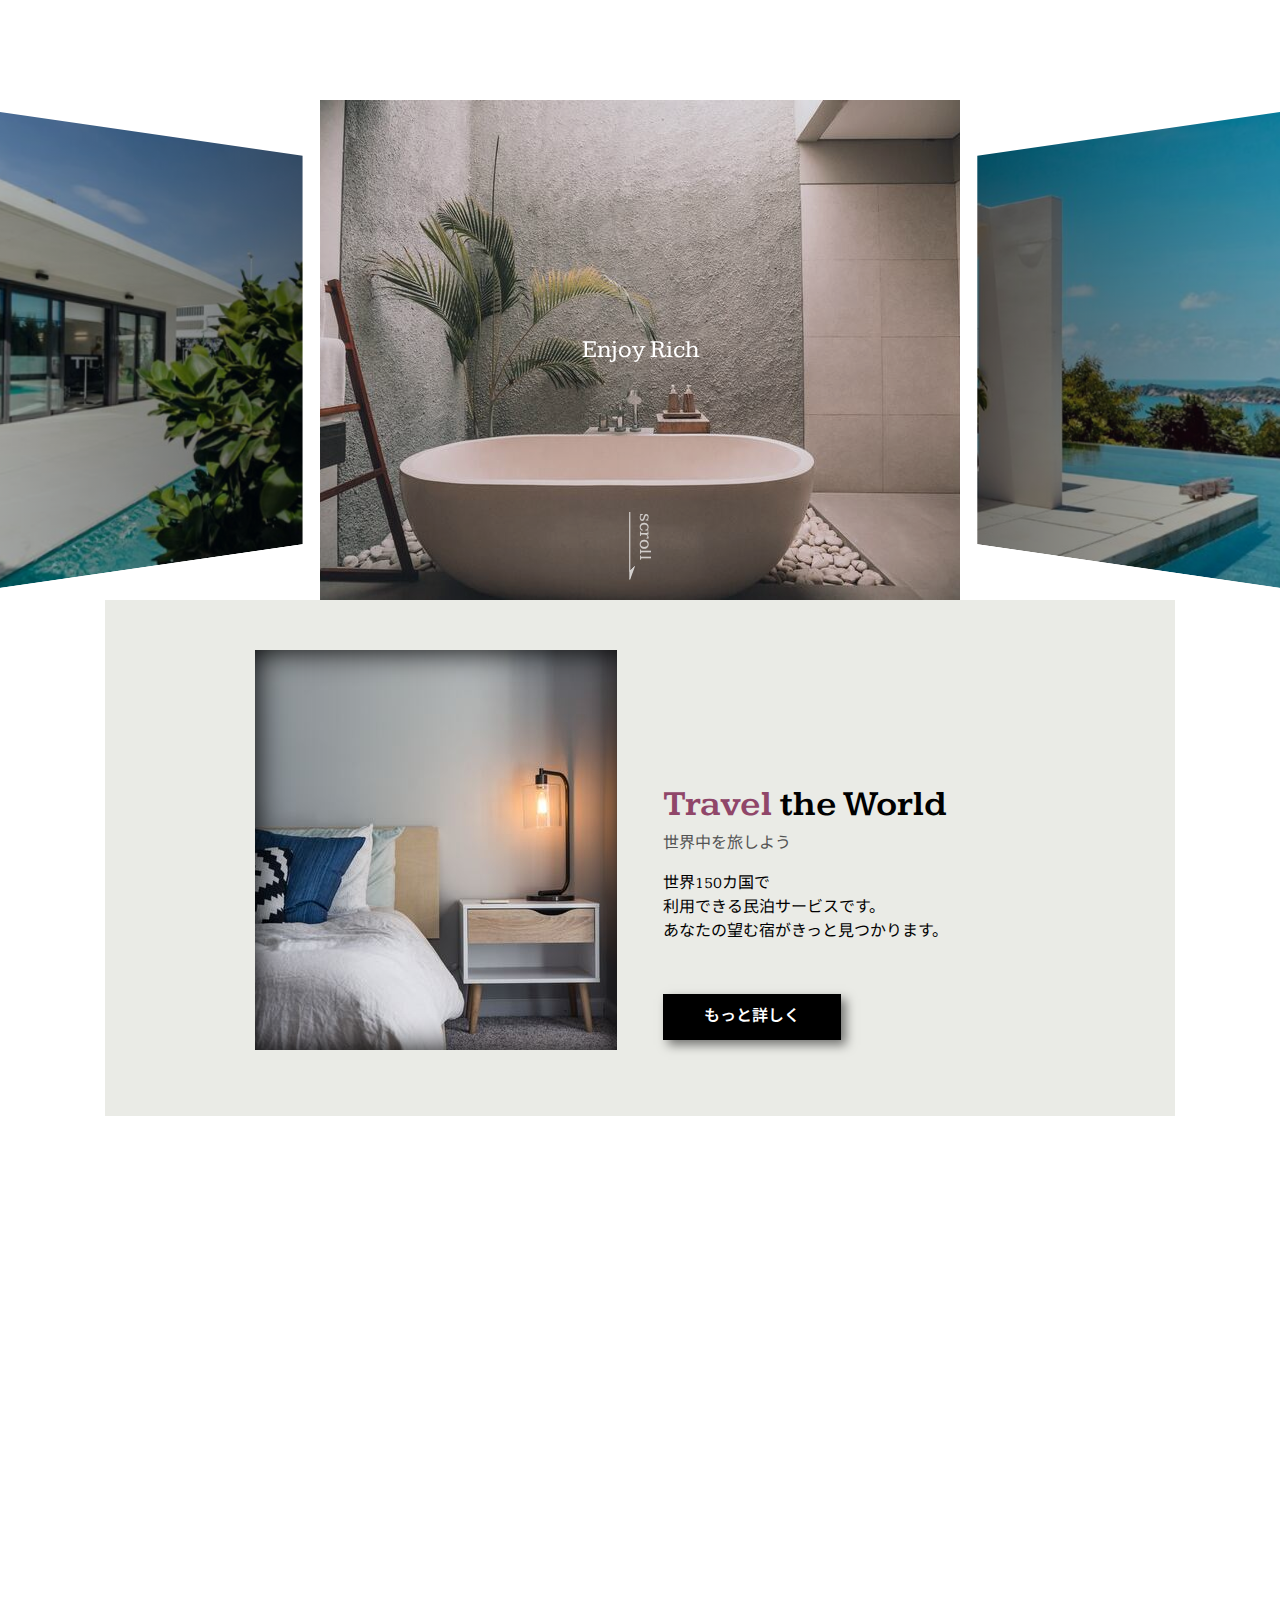
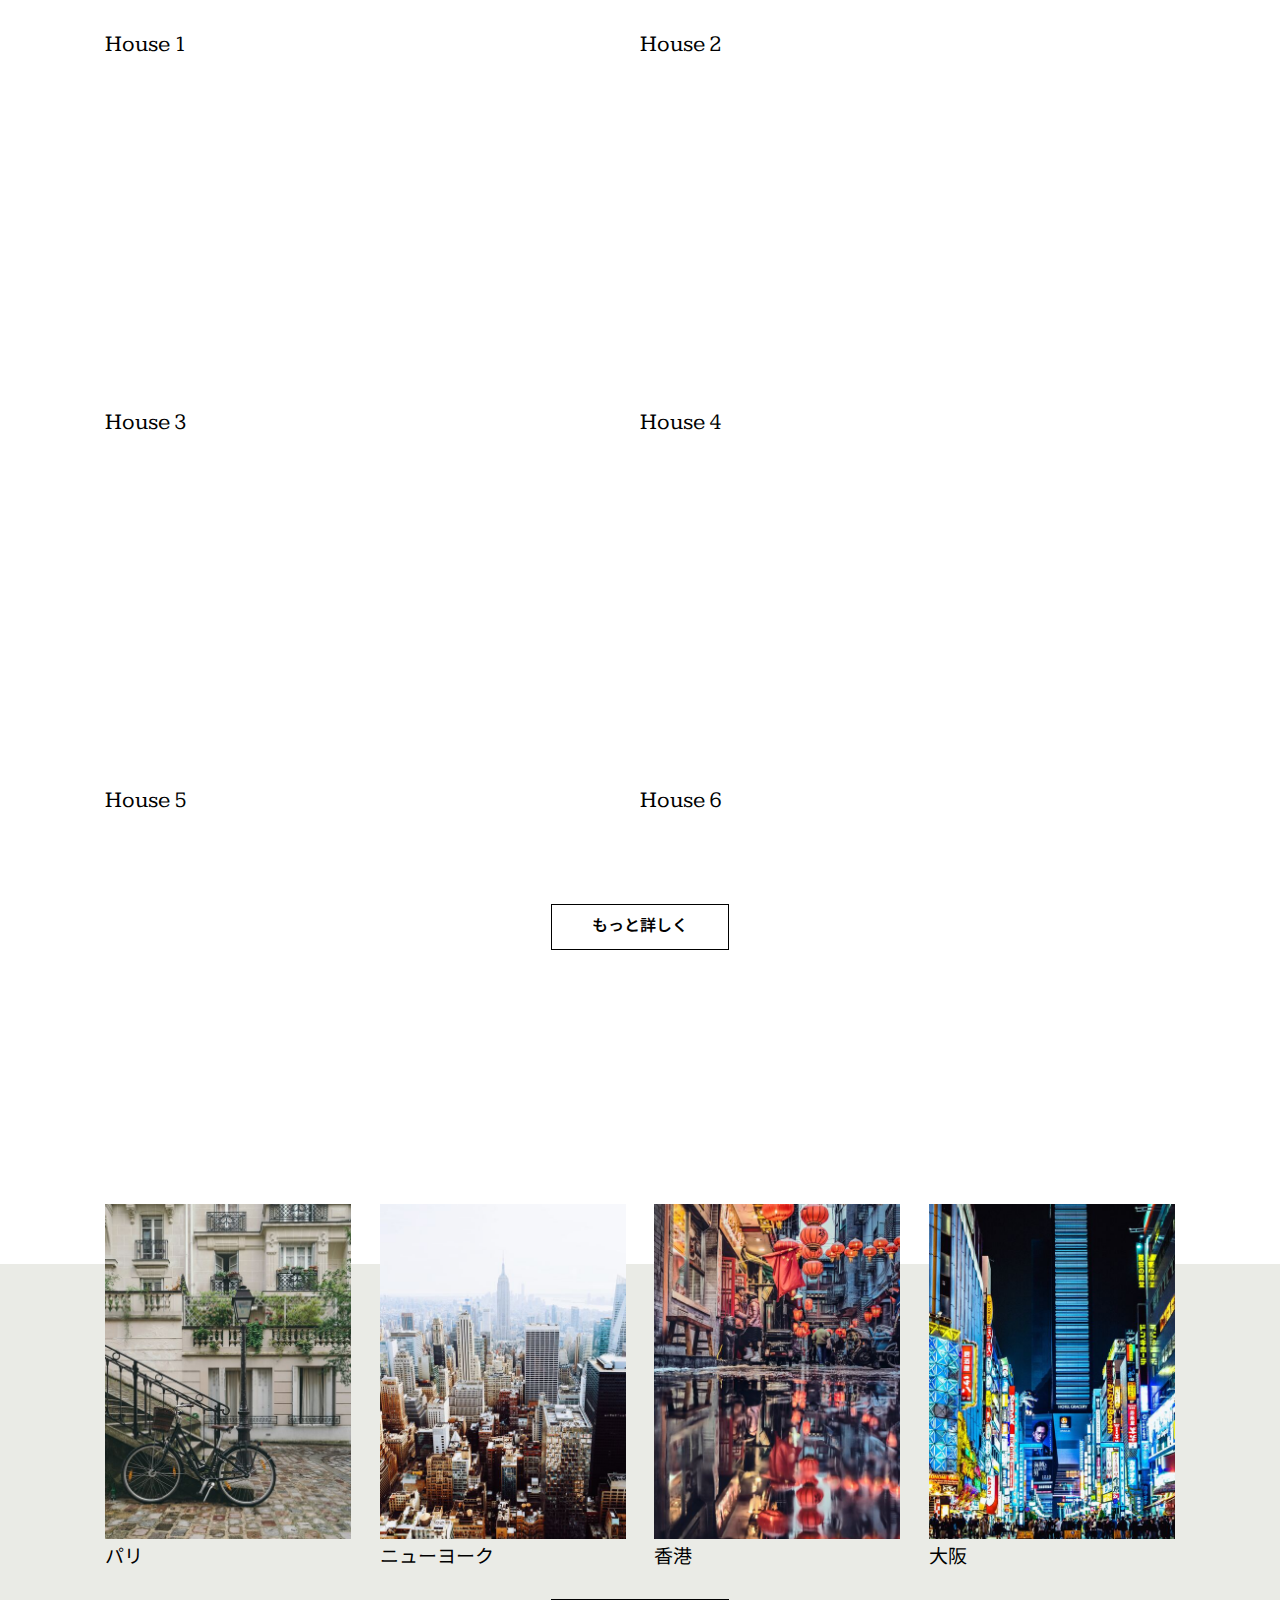
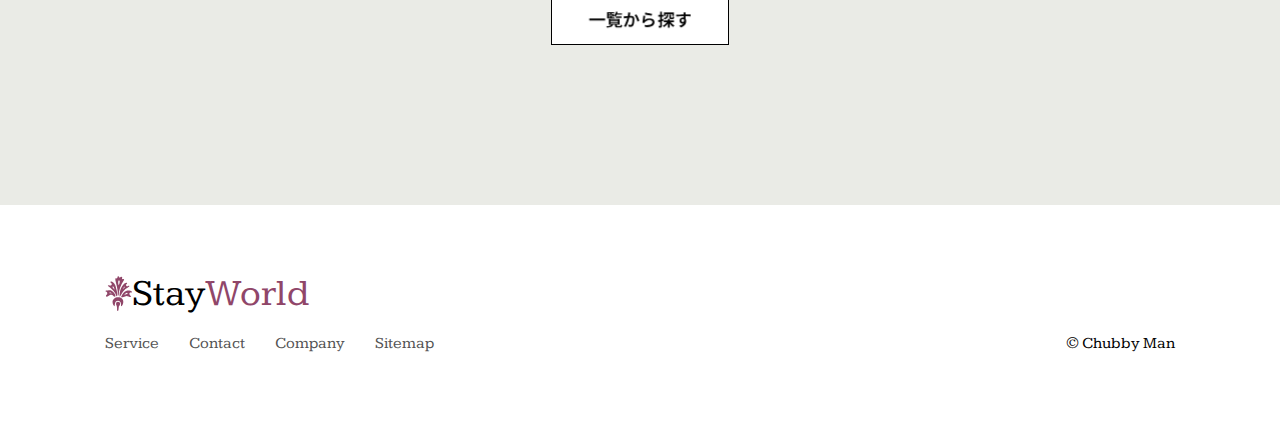
==== commit 7dd66445: "スタイルの調整 #7" ====
--- a/front-dev-tutorial-master/98_サンプルサイト_練習用/index.html
+++ b/front-dev-tutorial-master/98_サンプルサイト_練習用/index.html
@@ -230,10 +230,10 @@
                     </div>
                     <nav class="footer__nav">
                         <ul class="footer__ul">
-                            <li class="footer_li"><a href="#">Service</a></li>
-                            <li class="footer_li"><a href="#">Contact</a></li>
-                            <li class="footer_li"><a href="#">Company</a></li>
-                            <li class="footer_li"><a href="#">Sitemap</a></li>
+                            <li class="footer__li"><a href="#">Service</a></li>
+                            <li class="footer__li"><a href="#">Contact</a></li>
+                            <li class="footer__li"><a href="#">Company</a></li>
+                            <li class="footer__li"><a href="#">Sitemap</a></li>
                         </ul>
                         <div class="footer__copyright">&copy; Chubby Man</div>
                     </nav>
--- a/front-dev-tutorial-master/98_サンプルサイト_練習用/styles/style.css
+++ b/front-dev-tutorial-master/98_サンプルサイト_練習用/styles/style.css
@@ -903,13 +903,13 @@
   }
 }
 
-.content-width, .travel, .houses, .popular__header, .popular__container {
+.content-width, .travel, .houses, .popular__header, .popular__container, .footer {
   width: 90%;
   margin: 0 auto;
   max-width: 1070px;
 }
 
-.flex, .travel__inner, .houses__inner, .popular__container {
+.flex, .travel__inner, .houses__inner, .popular__container, .footer__nav, .footer__ul {
   display: -webkit-box;
   display: -webkit-flex;
   display: -ms-flexbox;
@@ -921,7 +921,7 @@
           flex-direction: column;
 }
 @media screen and (min-width: 600px) {
-  .flex, .travel__inner, .houses__inner, .popular__container {
+  .flex, .travel__inner, .houses__inner, .popular__container, .footer__nav, .footer__ul {
     -webkit-box-orient: horizontal;
     -webkit-box-direction: normal;
     -webkit-flex-direction: row;
@@ -1194,4 +1194,65 @@
   -webkit-flex-basis: 100%;
       -ms-flex-preferred-size: 100%;
           flex-basis: 100%;
+}
+
+.footer {
+  padding: 60px 0px;
+}
+.footer__nav {
+  -webkit-box-pack: justify;
+  -webkit-justify-content: space-between;
+      -ms-flex-pack: justify;
+          justify-content: space-between;
+  -webkit-box-align: center;
+  -webkit-align-items: center;
+      -ms-flex-align: center;
+          align-items: center;
+  text-align: center;
+}
+.footer__ul {
+  list-style: none;
+  padding: 0;
+}
+.footer__li {
+  margin: 10px;
+}
+@media screen and (min-width: 600px) {
+  .footer__li {
+    margin-left: 0;
+    margin-right: 30px;
+  }
+}
+.footer__li > a {
+  color: #535353;
+  text-decoration: none;
+}
+.footer > .logo {
+  font-size: 38px;
+  -webkit-box-pack: center;
+  -webkit-justify-content: center;
+      -ms-flex-pack: center;
+          justify-content: center;
+}
+@media screen and (min-width: 600px) {
+  .footer > .logo {
+    -webkit-box-pack: start;
+    -webkit-justify-content: flex-start;
+        -ms-flex-pack: start;
+            justify-content: flex-start;
+  }
+}
+
+.logo {
+  font-size: 42px;
+  display: -webkit-box;
+  display: -webkit-flex;
+  display: -ms-flexbox;
+  display: flex;
+}
+.logo__img {
+  width: 0.7em;
+}
+.logo__world {
+  color: #904669;
 }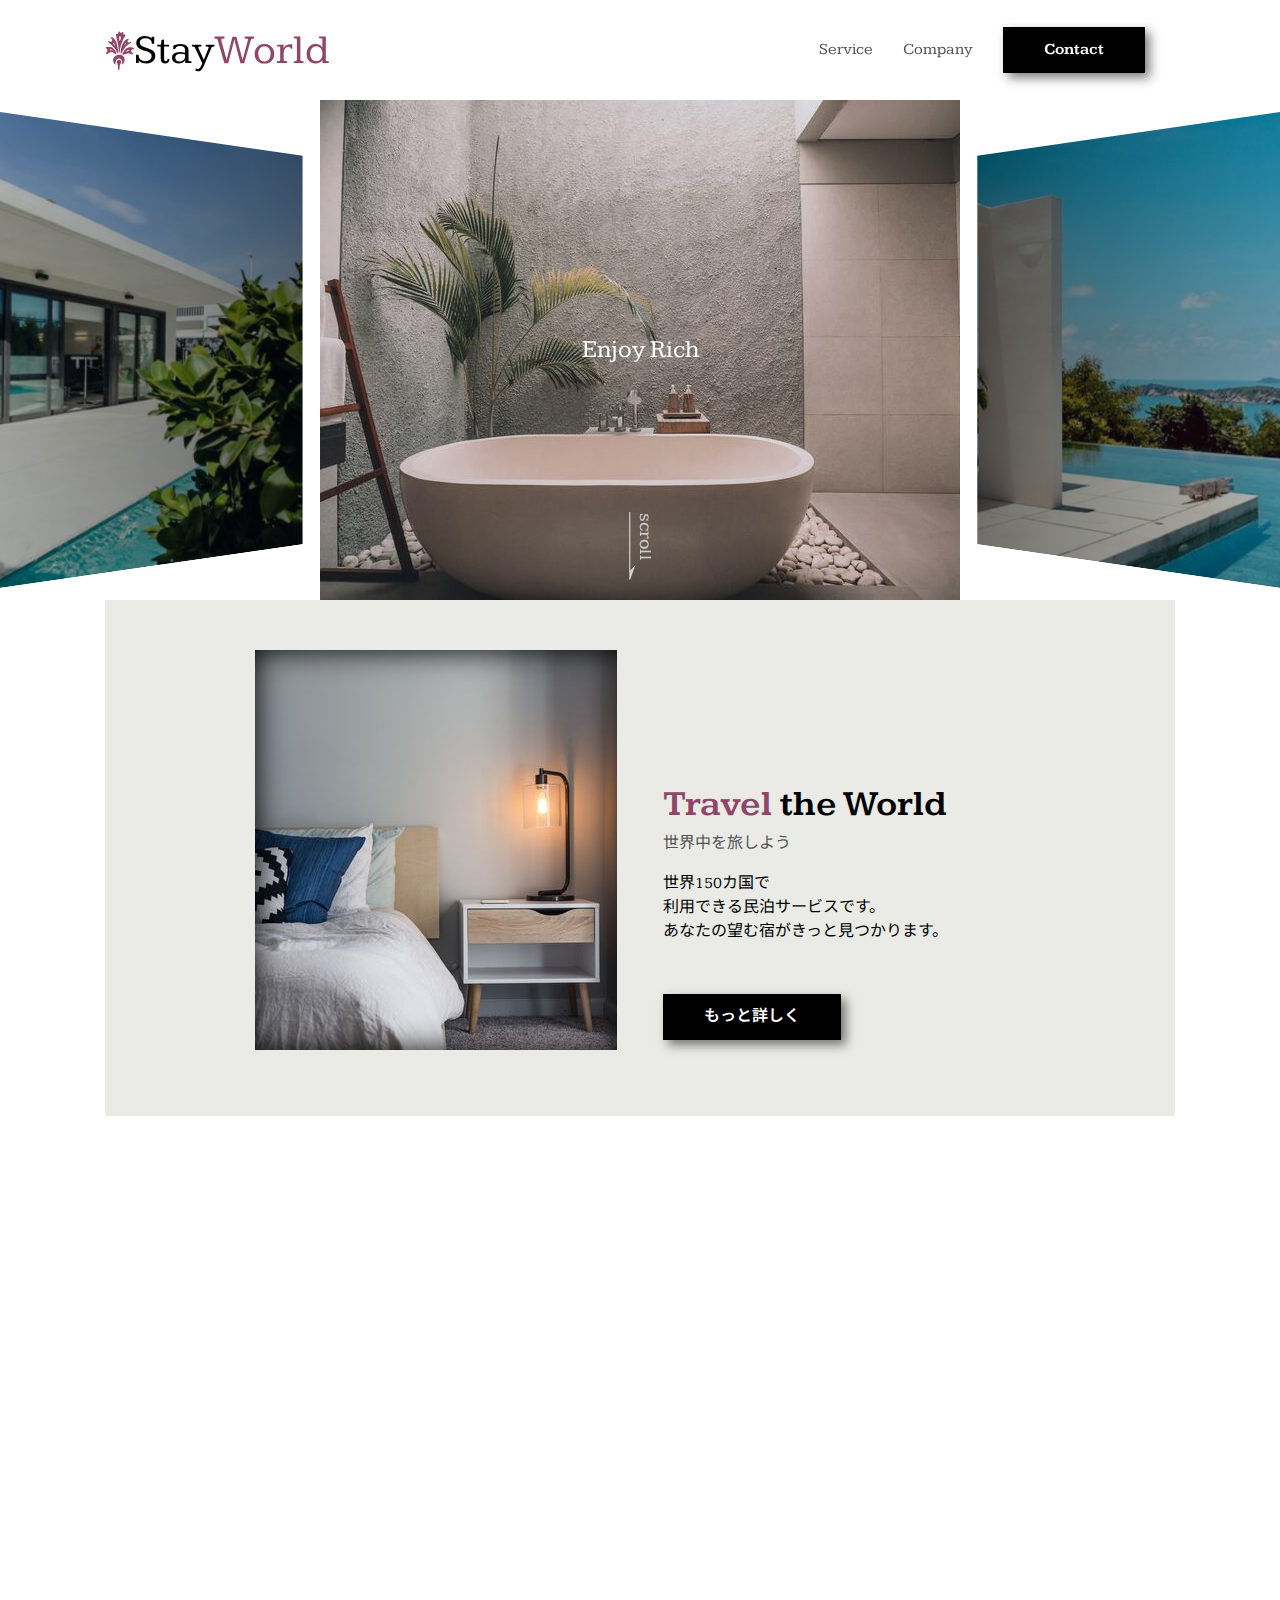
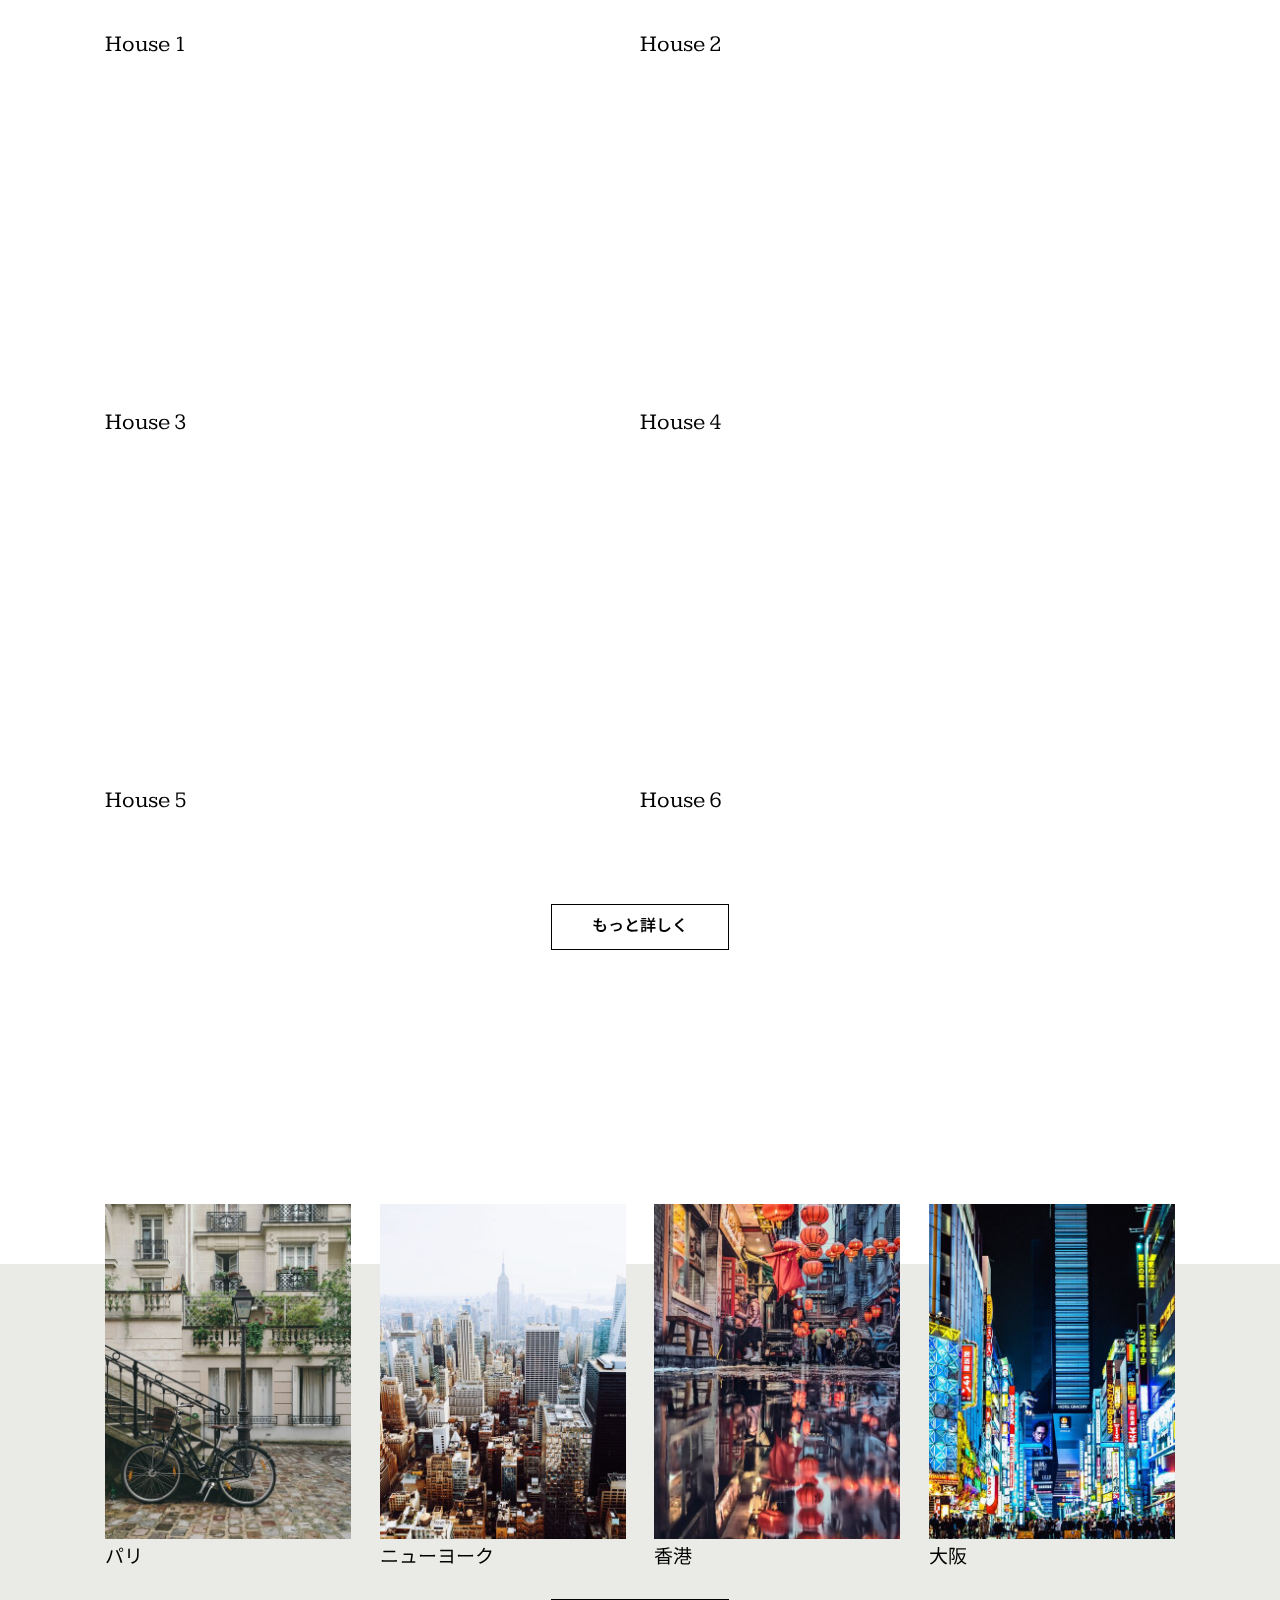
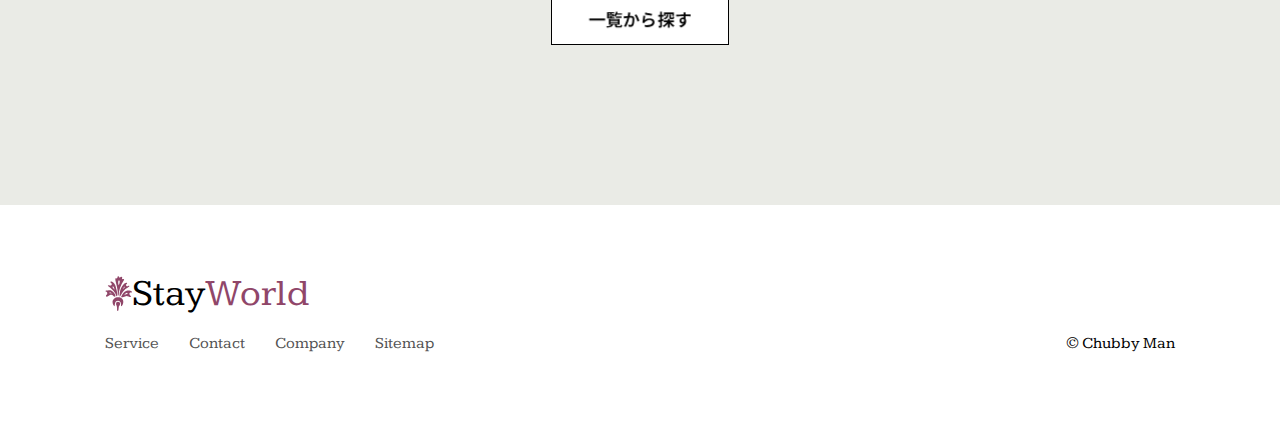
==== commit c8ec78d6: "基本部分のマークアップ #9" ====
--- a/front-dev-tutorial-master/98_サンプルサイト_練習用/index.html
+++ b/front-dev-tutorial-master/98_サンプルサイト_練習用/index.html
@@ -18,6 +18,34 @@
     <body>
         <div id="global-container">
             <div id="container">
+                <div class="mobile-menu__cover"></div>
+                <header class="header">
+                    <div class="header__inner">
+                        <div class="logo">
+                            <img src="images/logo.svg" class="logo__img" />
+                            <span class="logo__stay">Stay</span>
+                            <span class="logo__world">World</span>
+                        </div>
+                        <nav class="header__nav">
+                            <ul class="header__ul">
+                                <li class="header__li">
+                                    <a href="#">Service</a>
+                                </li>
+                                <li class="header__li">
+                                    <a href="#">Company</a>
+                                </li>
+                                <li class="header__li">
+                                    <a class="btn filled" href="#">Contact</a>
+                                </li>
+                            </ul>
+                        </nav>
+                    </div>
+                    <button class="mobile-menu__btn">
+                        <span></span>
+                        <span></span>
+                        <span></span>
+                    </button>
+                </header>
                 <div id="content">
                     <div class="hero">
                         <div class="swiper">
@@ -239,6 +267,28 @@
                     </nav>
                 </div>
             </div>
+            <nav class="mobile-menu">
+                <ul class="mobile-menu__main">
+                    <li class="mobile-menu__item">
+                        <a class="mobile-menu__link" href="#">
+                            <span class="main-title">Our Service</span>
+                            <span class="sub-title">サービスについて</span>
+                        </a>
+                    </li>
+                    <li class="mobile-menu__item">
+                        <a class="mobile-menu__link" href="#">
+                            <span class="main-title">About Us</span>
+                            <span class="sub-title">私たちについて</span>
+                        </a>
+                    </li>
+                    <li class="mobile-menu__item">
+                        <a class="mobile-menu__link" href="#">
+                            <span class="main-title">Contact Us</span>
+                            <span class="sub-title">コンタクト方法</span>
+                        </a>
+                    </li>
+                </ul>
+            </nav>
         </div>
         <script src="scripts/vendors/gsap.min.js"></script>
 
--- a/front-dev-tutorial-master/98_サンプルサイト_練習用/styles/style.css
+++ b/front-dev-tutorial-master/98_サンプルサイト_練習用/styles/style.css
@@ -757,6 +757,11 @@
   outline: none !important;
   cursor: pointer;
 }
+@media screen and (min-width: 960px) {
+  .mobile-menu__btn {
+    display: none;
+  }
+}
 .mobile-menu__btn > span {
   background-color: black;
   width: 35px;
@@ -903,13 +908,13 @@
   }
 }
 
-.content-width, .travel, .houses, .popular__header, .popular__container, .footer {
+.content-width, .header__inner, .travel, .houses, .popular__header, .popular__container, .footer {
   width: 90%;
   margin: 0 auto;
   max-width: 1070px;
 }
 
-.flex, .travel__inner, .houses__inner, .popular__container, .footer__nav, .footer__ul {
+.flex, .header__nav, .travel__inner, .houses__inner, .popular__container, .footer__nav, .footer__ul {
   display: -webkit-box;
   display: -webkit-flex;
   display: -ms-flexbox;
@@ -921,7 +926,7 @@
           flex-direction: column;
 }
 @media screen and (min-width: 600px) {
-  .flex, .travel__inner, .houses__inner, .popular__container, .footer__nav, .footer__ul {
+  .flex, .header__nav, .travel__inner, .houses__inner, .popular__container, .footer__nav, .footer__ul {
     -webkit-box-orient: horizontal;
     -webkit-box-direction: normal;
     -webkit-flex-direction: row;
@@ -986,6 +991,93 @@
 
 .sub-title {
   color: #535353;
+}
+
+.header {
+  position: fixed;
+  top: 0;
+  left: 0;
+  width: 100%;
+  height: 100px;
+  background-color: transparent;
+  display: -webkit-box;
+  display: -webkit-flex;
+  display: -ms-flexbox;
+  display: flex;
+  -webkit-box-align: center;
+  -webkit-align-items: center;
+      -ms-flex-align: center;
+          align-items: center;
+}
+.header__inner {
+  display: -webkit-box;
+  display: -webkit-flex;
+  display: -ms-flexbox;
+  display: flex;
+  -webkit-box-pack: justify;
+  -webkit-justify-content: space-between;
+      -ms-flex-pack: justify;
+          justify-content: space-between;
+  -webkit-box-align: center;
+  -webkit-align-items: center;
+      -ms-flex-align: center;
+          align-items: center;
+}
+.header__nav {
+  -webkit-box-pack: justify;
+  -webkit-justify-content: space-between;
+      -ms-flex-pack: justify;
+          justify-content: space-between;
+  -webkit-box-align: center;
+  -webkit-align-items: center;
+      -ms-flex-align: center;
+          align-items: center;
+  text-align: center;
+  display: none;
+}
+@media screen and (min-width: 960px) {
+  .header__nav {
+    display: block;
+  }
+}
+.header__ul {
+  display: -webkit-box;
+  display: -webkit-flex;
+  display: -ms-flexbox;
+  display: flex;
+  -webkit-box-align: center;
+  -webkit-align-items: center;
+      -ms-flex-align: center;
+          align-items: center;
+  list-style: none;
+  padding: 0;
+}
+.header__li {
+  margin: 10px;
+}
+@media screen and (min-width: 600px) {
+  .header__li {
+    margin-left: 0;
+    margin-right: 30px;
+  }
+}
+.header__li > a {
+  color: #535353;
+  text-decoration: none;
+}
+.header > .logo {
+  -webkit-box-pack: center;
+  -webkit-justify-content: center;
+      -ms-flex-pack: center;
+          justify-content: center;
+}
+@media screen and (min-width: 600px) {
+  .header > .logo {
+    -webkit-box-pack: start;
+    -webkit-justify-content: flex-start;
+        -ms-flex-pack: start;
+            justify-content: flex-start;
+  }
 }
 
 .travel__inner {
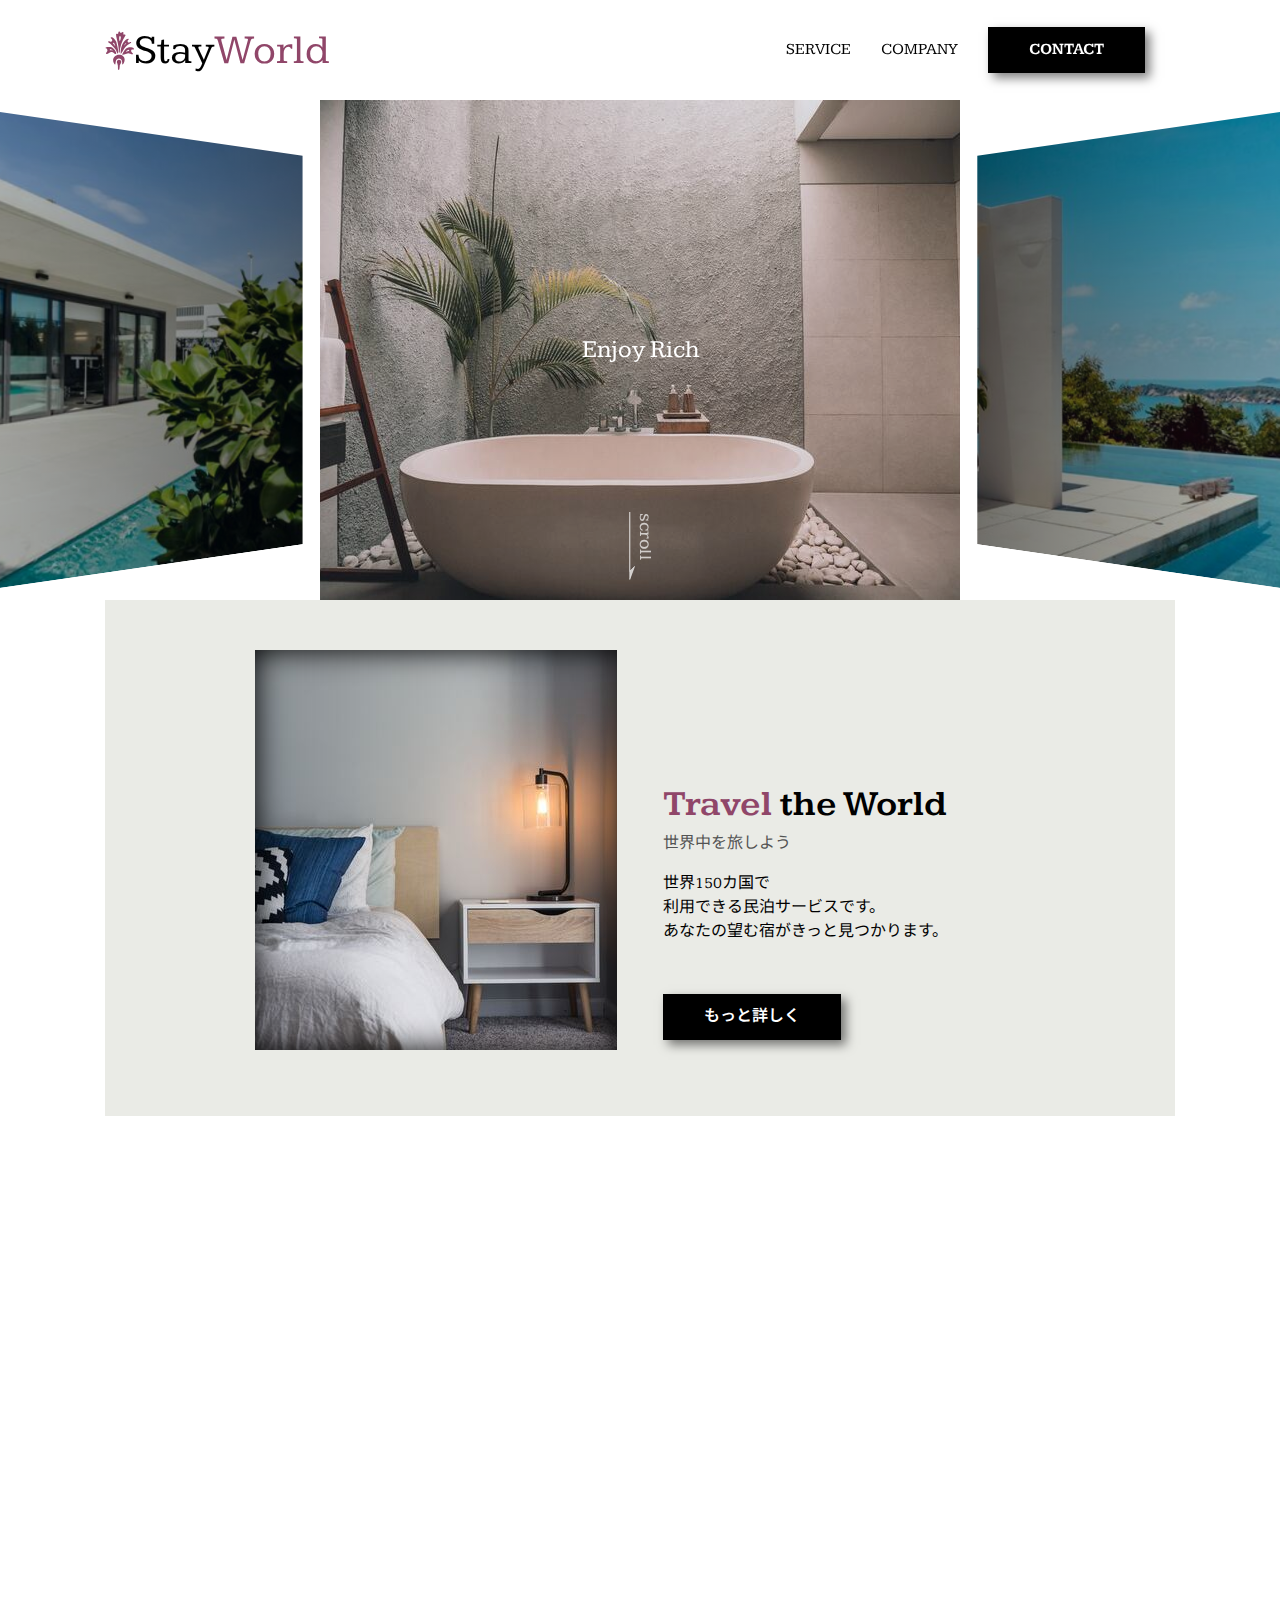
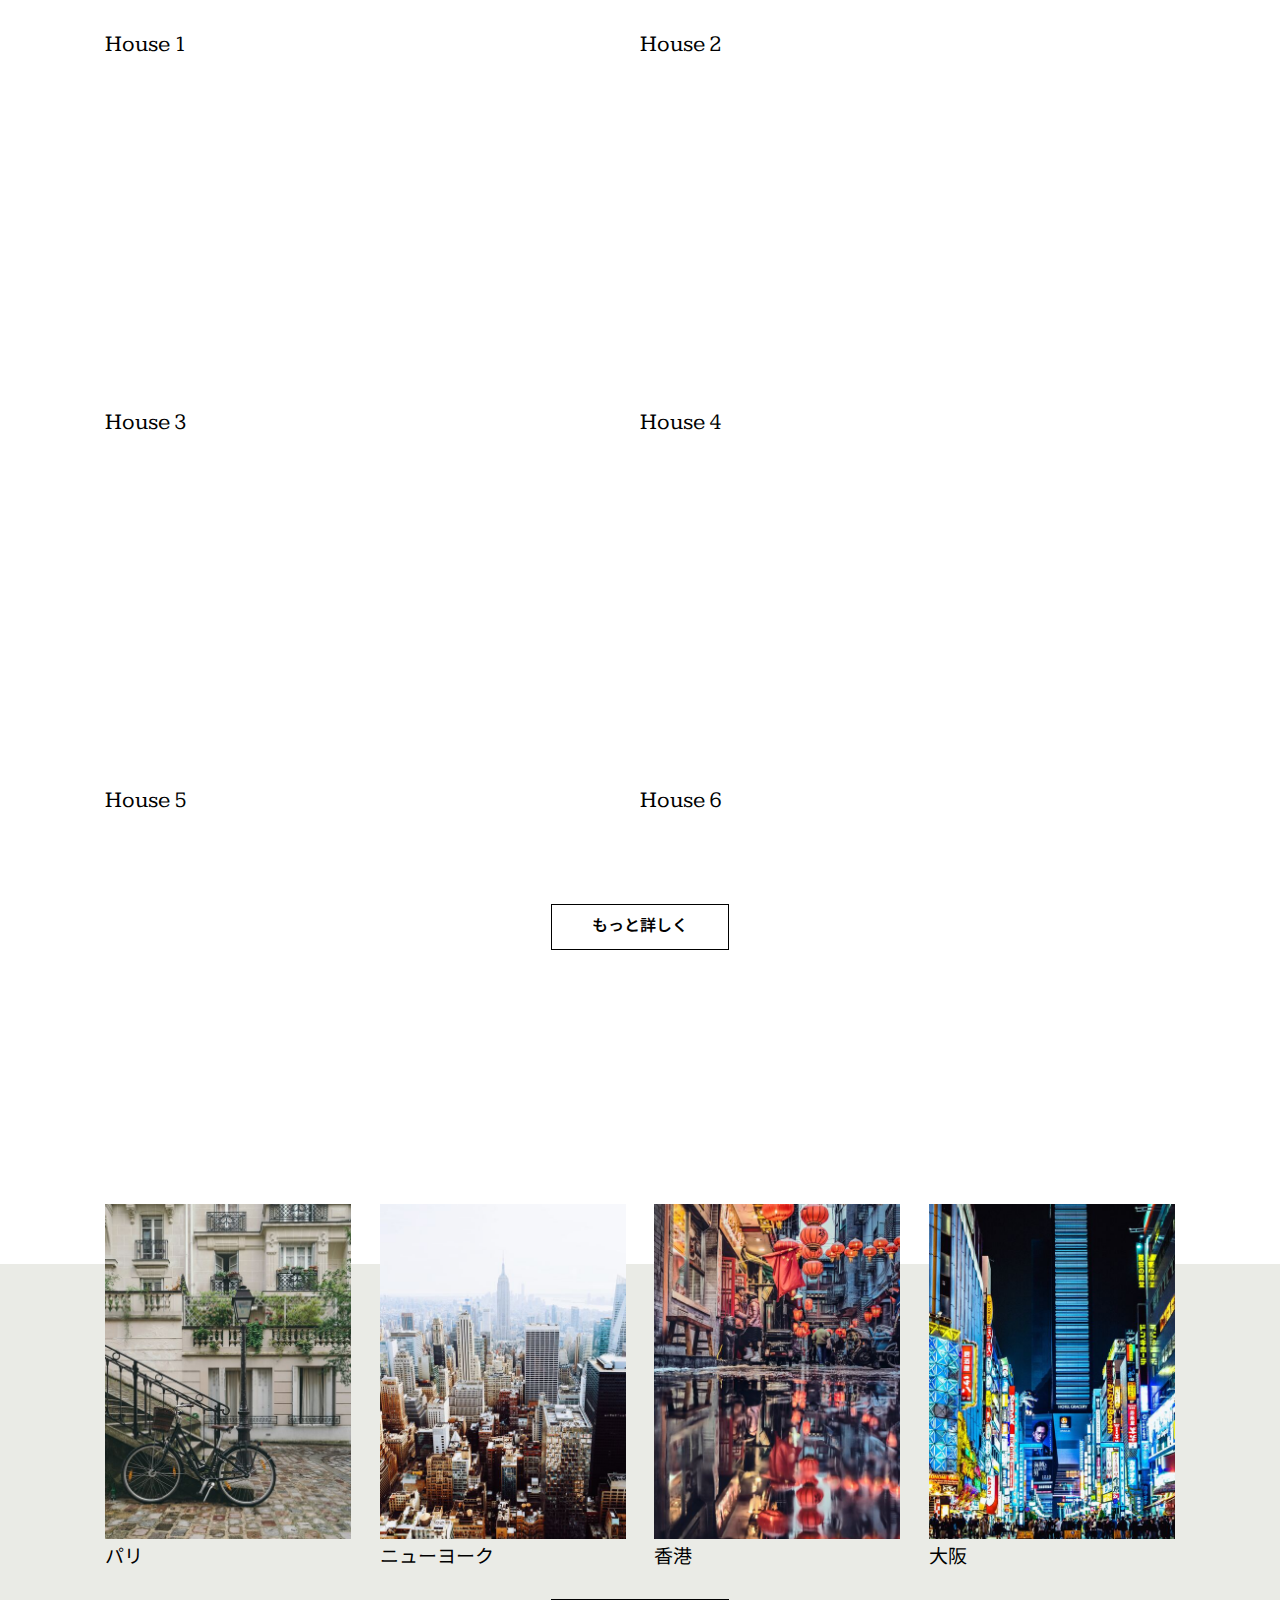
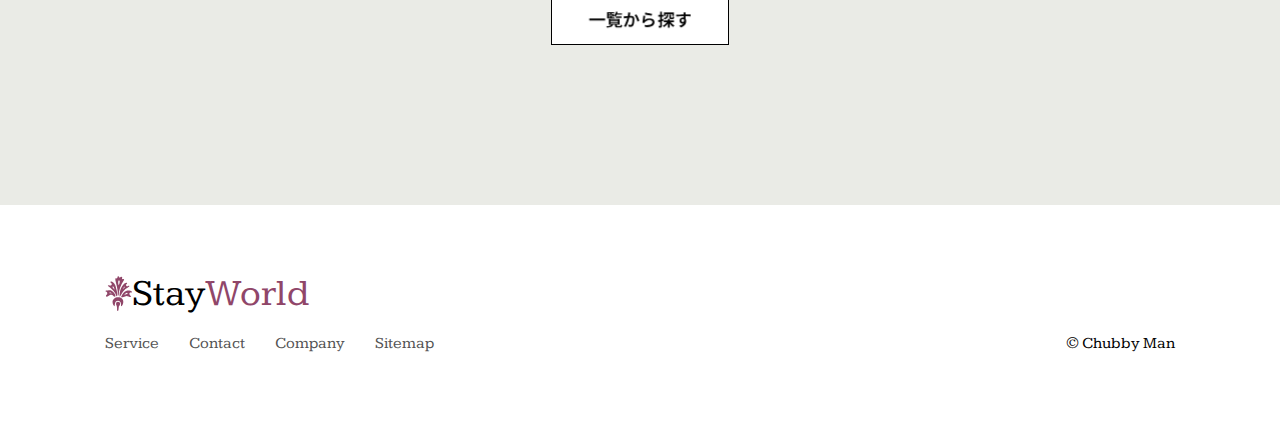
==== commit 6a298c96: "背景色をスクロールによって変更する #9" ====
--- a/front-dev-tutorial-master/98_サンプルサイト_練習用/index.html
+++ b/front-dev-tutorial-master/98_サンプルサイト_練習用/index.html
@@ -19,6 +19,7 @@
         <div id="global-container">
             <div id="container">
                 <div class="mobile-menu__cover"></div>
+                <div class="nav-trigger"></div>
                 <header class="header">
                     <div class="header__inner">
                         <div class="logo">
--- a/front-dev-tutorial-master/98_サンプルサイト_練習用/styles/style.css
+++ b/front-dev-tutorial-master/98_サンプルサイト_練習用/styles/style.css
@@ -1008,6 +1008,12 @@
   -webkit-align-items: center;
       -ms-flex-align: center;
           align-items: center;
+  z-index: 100;
+}
+.header.triggered {
+  background-color: rgba(255, 255, 255, 0.9);
+  -webkit-box-shadow: 10px 0 25px -10px rgba(0, 0, 0, 0.5);
+          box-shadow: 10px 0 25px -10px rgba(0, 0, 0, 0.5);
 }
 .header__inner {
   display: -webkit-box;
@@ -1062,8 +1068,9 @@
   }
 }
 .header__li > a {
-  color: #535353;
+  color: black;
   text-decoration: none;
+  text-transform: uppercase;
 }
 .header > .logo {
   -webkit-box-pack: center;
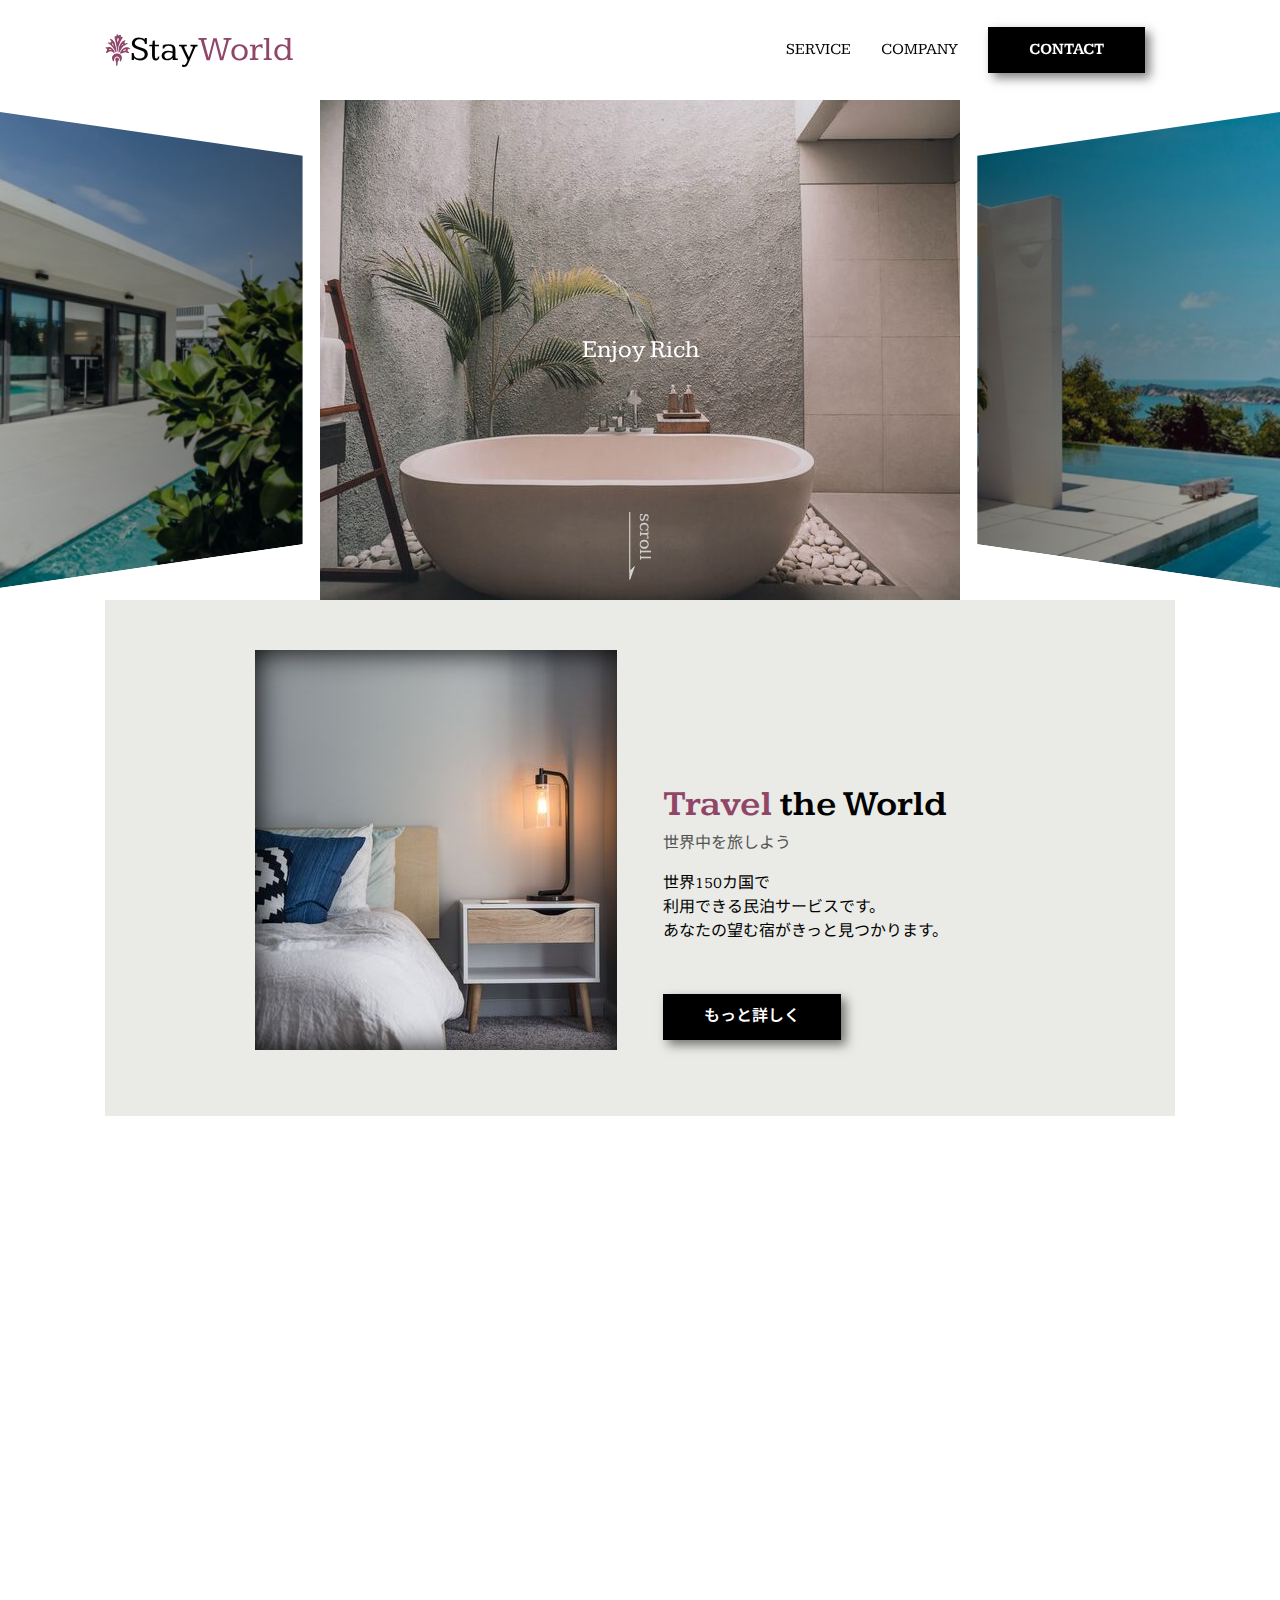
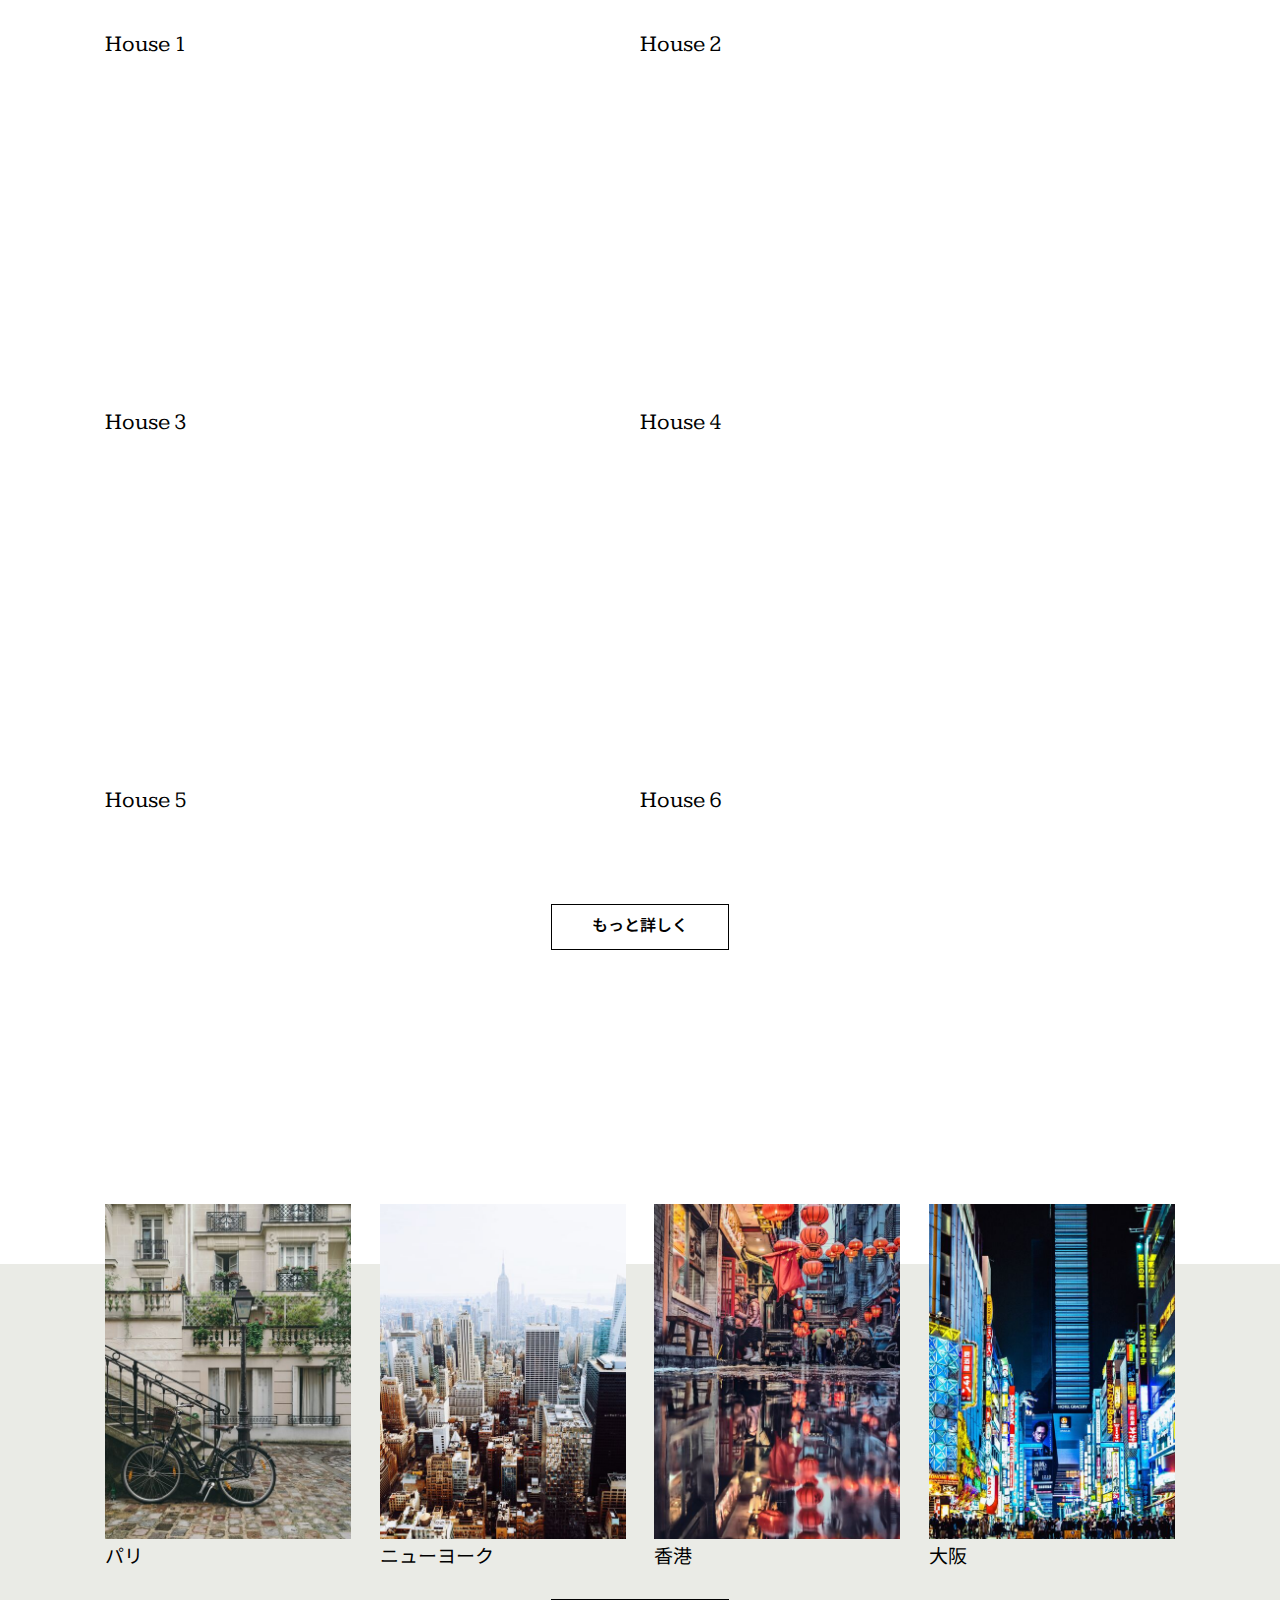
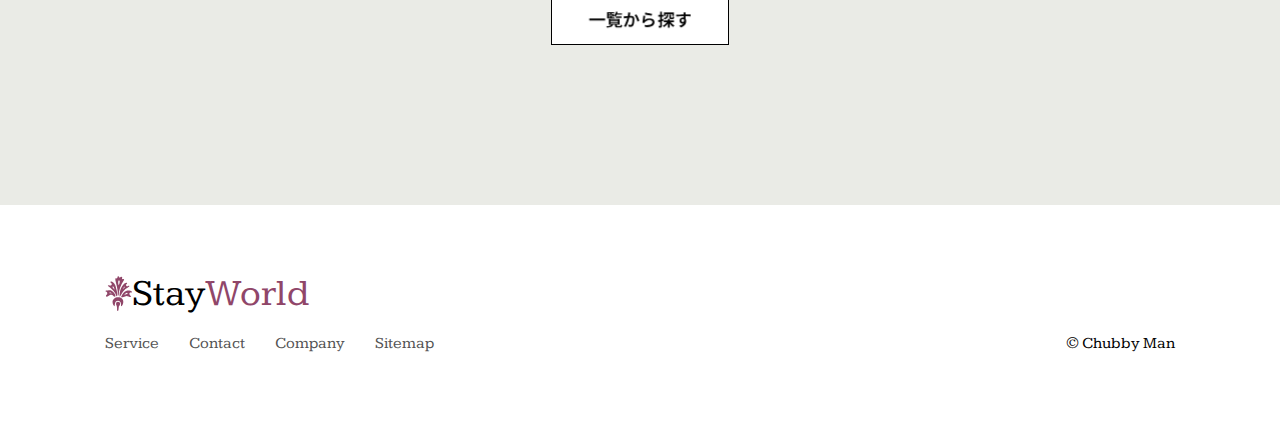
==== commit 07cd9ec3: "モバイルメニュー実装 #9" ====
--- a/front-dev-tutorial-master/98_サンプルサイト_練習用/index.html
+++ b/front-dev-tutorial-master/98_サンプルサイト_練習用/index.html
@@ -40,12 +40,12 @@
                                 </li>
                             </ul>
                         </nav>
+                        <button class="mobile-menu__btn">
+                            <span></span>
+                            <span></span>
+                            <span></span>
+                        </button>
                     </div>
-                    <button class="mobile-menu__btn">
-                        <span></span>
-                        <span></span>
-                        <span></span>
-                    </button>
                 </header>
                 <div id="content">
                     <div class="hero">
@@ -269,6 +269,11 @@
                 </div>
             </div>
             <nav class="mobile-menu">
+                <div class="logo">
+                    <img src="images/logo.svg" class="logo__img" />
+                    <span class="logo__stay">Stay</span>
+                    <span class="logo__world">World</span>
+                </div>
                 <ul class="mobile-menu__main">
                     <li class="mobile-menu__item">
                         <a class="mobile-menu__link" href="#">
@@ -299,6 +304,8 @@
         <script src="scripts/libs/scroll.js"></script>
         <script src="scripts/vendors/scroll-polyfill.js"></script>
 
+        <script src="scripts/libs/mobile-menu.js"></script>
+
         <script src="scripts/libs/text-animation.js"></script>
         <script src="scripts/main.js"></script>
     </body>
--- a/front-dev-tutorial-master/98_サンプルサイト_練習用/styles/style.css
+++ b/front-dev-tutorial-master/98_サンプルサイト_練習用/styles/style.css
@@ -993,6 +993,16 @@
   color: #535353;
 }
 
+#container {
+  -webkit-transition: -webkit-transform 0.5s, -webkit-box-shadow 0.5s;
+  transition: -webkit-transform 0.5s, -webkit-box-shadow 0.5s;
+  transition: transform 0.5s, box-shadow 0.5s;
+  transition: transform 0.5s, box-shadow 0.5s, -webkit-transform 0.5s, -webkit-box-shadow 0.5s;
+  position: relative;
+  z-index: 10;
+  background-color: white;
+}
+
 .header {
   position: fixed;
   top: 0;
@@ -1072,14 +1082,15 @@
   text-decoration: none;
   text-transform: uppercase;
 }
-.header > .logo {
+.header .logo {
+  font-size: 35px;
   -webkit-box-pack: center;
   -webkit-justify-content: center;
       -ms-flex-pack: center;
           justify-content: center;
 }
 @media screen and (min-width: 600px) {
-  .header > .logo {
+  .header .logo {
     -webkit-box-pack: start;
     -webkit-justify-content: flex-start;
         -ms-flex-pack: start;
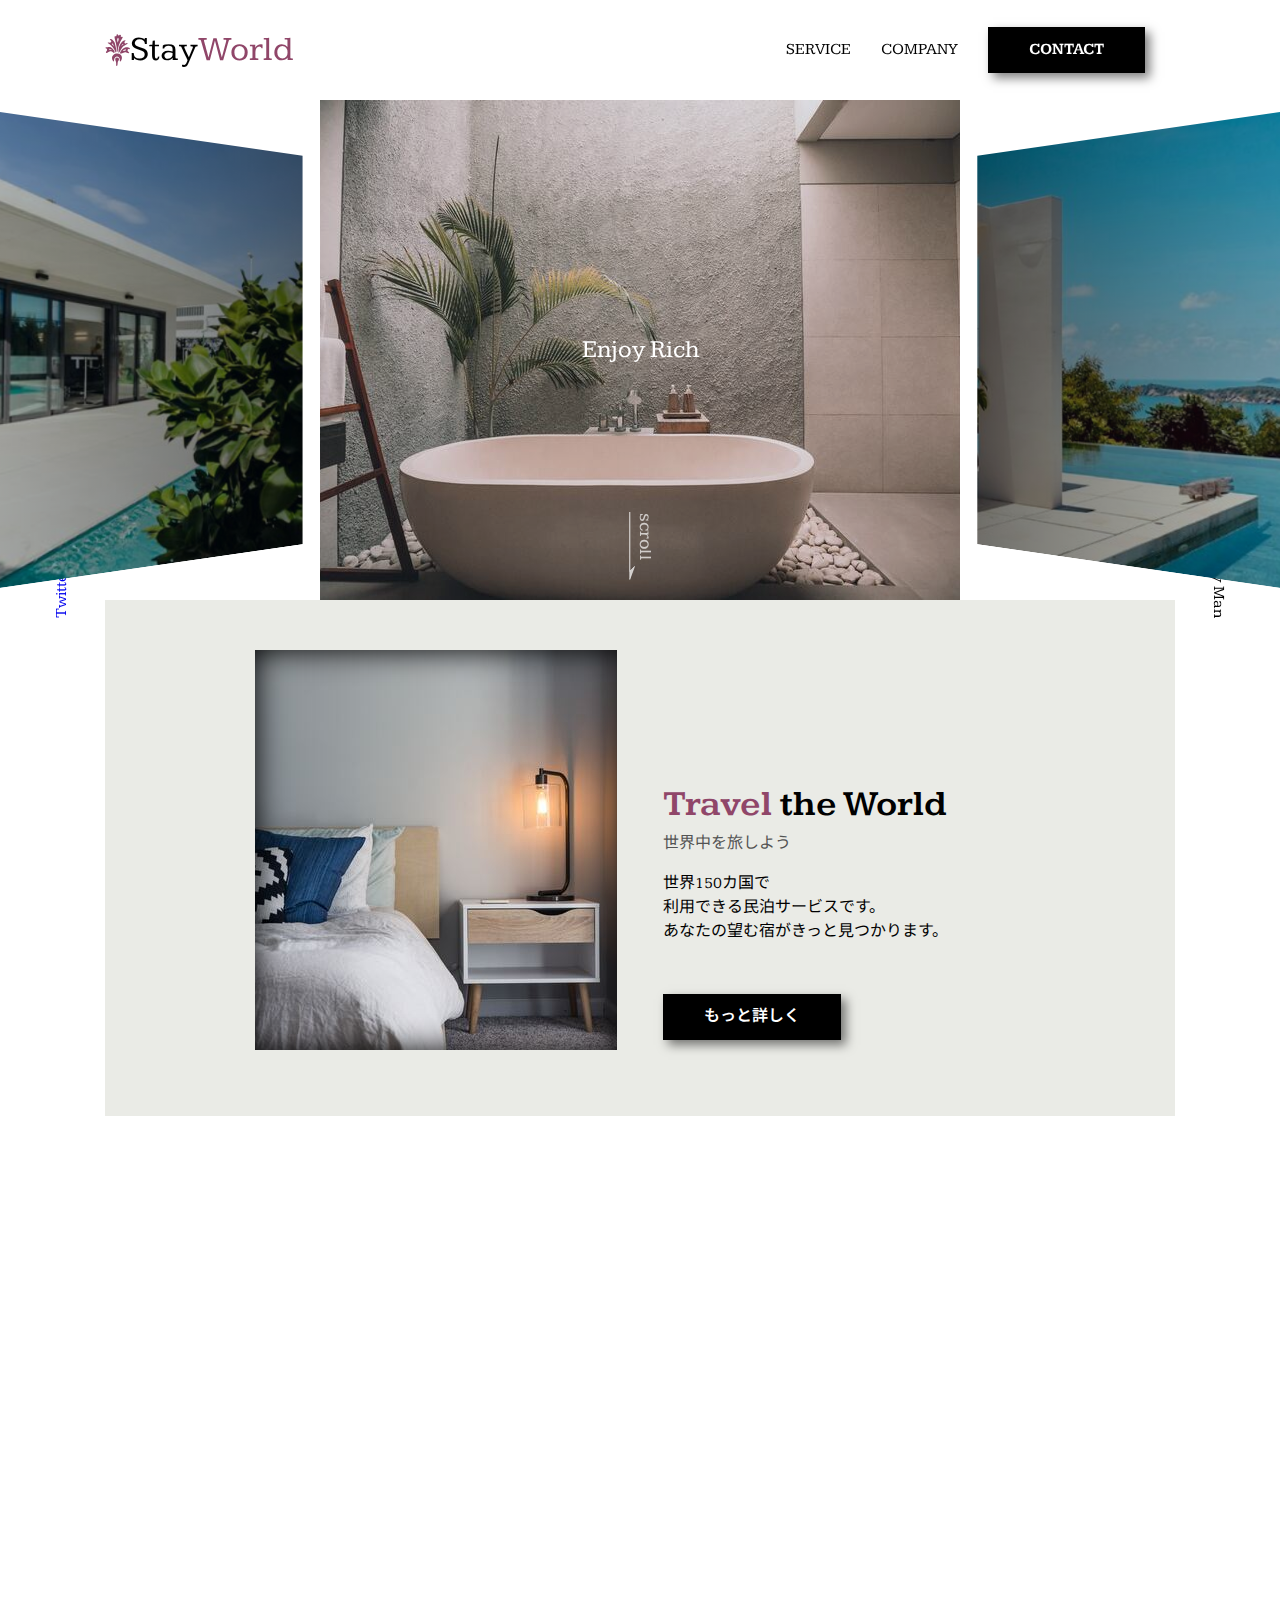
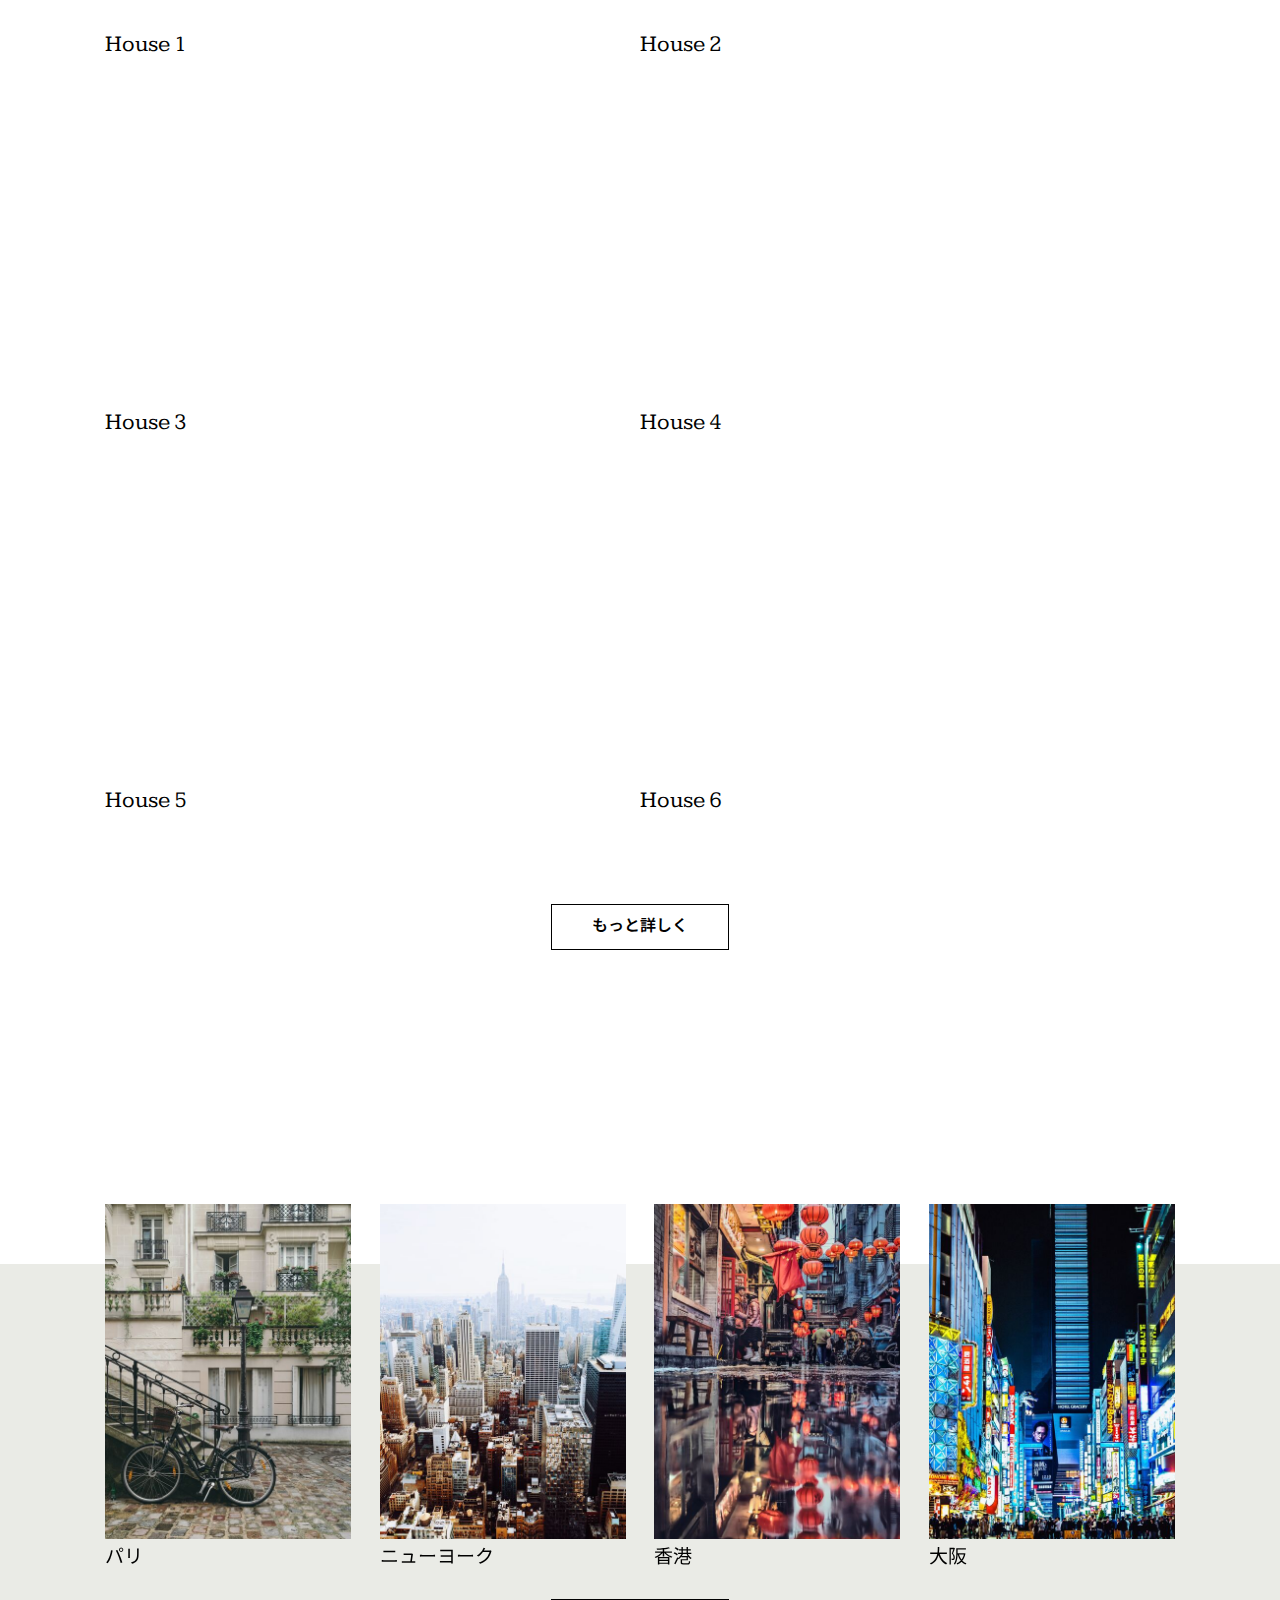
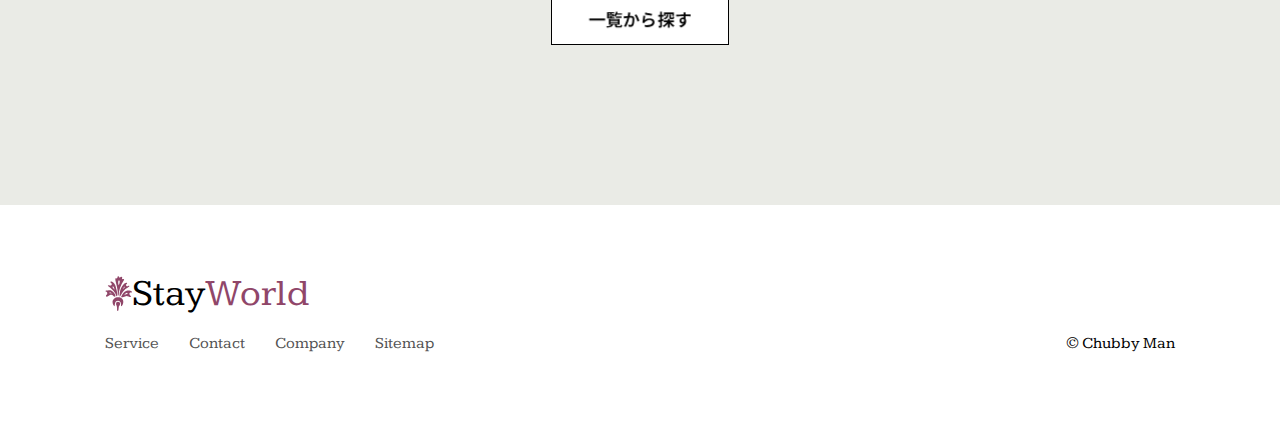
==== commit 811e263f: "基本部分のマークアップ #11" ====
--- a/front-dev-tutorial-master/98_サンプルサイト_練習用/index.html
+++ b/front-dev-tutorial-master/98_サンプルサイト_練習用/index.html
@@ -74,181 +74,207 @@
                         </div>
                     </div>
                     <div id="main-content">
-                        <section class="travel">
-                            <div class="travel__inner">
-                                <div class="travel__img">
-                                    <img
-                                        class="img-zoom"
-                                        src="images/image-travel.jpg"
-                                        alt=""
-                                    />
-                                </div>
-                                <div class="travel__texts inview">
-                                    <div class="travel__texts-inner">
-                                        <div class="travel__title main-title">
-                                            <span class="purple">Travel</span>
-                                            <span>the World</span>
-                                        </div>
-                                        <div class="travel__sub sub-title">
-                                            世界中を旅しよう
-                                        </div>
-                                        <div class="travel__description">
-                                            <p>
-                                                世界150カ国で<br />利用できる民泊サービスです。
+                        <aside class="side left">
+                            <div class="side__inner">
+                                <a
+                                    href="#"
+                                    class="twitter icon tween-animate-title"
+                                    >Twitter</a
+                                >
+                                <a href="#" class="fb icon tween-animate-title"
+                                    >Facebook</a
+                                >
+                            </div>
+                        </aside>
+
+                        <main>
+                            <section class="travel">
+                                <div class="travel__inner">
+                                    <div class="travel__img">
+                                        <img
+                                            class="img-zoom"
+                                            src="images/image-travel.jpg"
+                                            alt=""
+                                        />
+                                    </div>
+                                    <div class="travel__texts inview">
+                                        <div class="travel__texts-inner">
+                                            <div
+                                                class="travel__title main-title"
+                                            >
+                                                <span class="purple"
+                                                    >Travel</span
+                                                >
+                                                <span>the World</span>
+                                            </div>
+                                            <div class="travel__sub sub-title">
+                                                世界中を旅しよう
+                                            </div>
+                                            <div class="travel__description">
+                                                <p>
+                                                    世界150カ国で<br />利用できる民泊サービスです。
+                                                </p>
+                                                <p>
+                                                    あなたの望む宿がきっと見つかります。
+                                                </p>
+                                            </div>
+                                            <div class="travel__btn">
+                                                <button class="btn filled">
+                                                    もっと詳しく
+                                                </button>
+                                            </div>
+                                        </div>
+                                    </div>
+                                </div>
+                            </section>
+                            <section class="houses">
+                                <div class="">
+                                    <h2 class="main-title tween-animate-title">
+                                        Find Your House
+                                    </h2>
+                                    <p class="sub-title tween-animate-title">
+                                        お気に入りの宿泊先を見つけましょう
+                                    </p>
+                                </div>
+                                <div class="houses__inner">
+                                    <div class="houses__item">
+                                        <div class="cover-slide hover-darken">
+                                            <div
+                                                class="bg-img-zoom img-bg50"
+                                                style="
+                                                    background-image: url(images/villa-1.jpg);
+                                                "
+                                            ></div>
+                                        </div>
+                                        <p class="houses__title">House 1</p>
+                                    </div>
+                                    <div class="houses__item">
+                                        <div class="cover-slide hover-darken">
+                                            <div
+                                                class="bg-img-zoom img-bg50"
+                                                style="
+                                                    background-image: url(images/villa-2.jpg);
+                                                "
+                                            ></div>
+                                        </div>
+                                        <p class="houses__title">House 2</p>
+                                    </div>
+                                    <div class="houses__item">
+                                        <div class="cover-slide hover-darken">
+                                            <div
+                                                class="bg-img-zoom img-bg50"
+                                                style="
+                                                    background-image: url(images/villa-3.jpg);
+                                                "
+                                            ></div>
+                                        </div>
+                                        <p class="houses__title">House 3</p>
+                                    </div>
+                                    <div class="houses__item">
+                                        <div class="cover-slide hover-darken">
+                                            <div
+                                                class="bg-img-zoom img-bg50"
+                                                style="
+                                                    background-image: url(images/villa-4.jpg);
+                                                "
+                                            ></div>
+                                        </div>
+                                        <p class="houses__title">House 4</p>
+                                    </div>
+                                    <div class="houses__item">
+                                        <div class="cover-slide hover-darken">
+                                            <div
+                                                class="bg-img-zoom img-bg50"
+                                                style="
+                                                    background-image: url(images/villa-5.jpg);
+                                                "
+                                            ></div>
+                                        </div>
+                                        <p class="houses__title">House 5</p>
+                                    </div>
+                                    <div class="houses__item">
+                                        <div class="cover-slide hover-darken">
+                                            <div
+                                                class="bg-img-zoom img-bg50"
+                                                style="
+                                                    background-image: url(images/villa-6.jpg);
+                                                "
+                                            ></div>
+                                        </div>
+                                        <p class="houses__title">House 6</p>
+                                    </div>
+                                    <div class="houses__btn">
+                                        <button class="btn slide-bg">
+                                            もっと詳しく
+                                        </button>
+                                    </div>
+                                </div>
+                            </section>
+                            <section class="popular">
+                                <div class="popular__header">
+                                    <h2 class="main-title tween-animate-title">
+                                        Popular Place
+                                    </h2>
+                                    <p class="sub-title tween-animate-title">
+                                        人気の観光地で宿泊先を見つけましょう
+                                    </p>
+                                </div>
+                                <div class="popular__inner">
+                                    <div class="popular__container">
+                                        <div class="popular__item">
+                                            <div class="popular__img">
+                                                <img
+                                                    src="images/image-p1.jpg"
+                                                    alt=""
+                                                />
+                                            </div>
+                                            <p class="popular__title">パリ</p>
+                                        </div>
+                                        <div class="popular__item">
+                                            <div class="popular__img">
+                                                <img
+                                                    src="images/image-p2.jpg"
+                                                    alt=""
+                                                />
+                                            </div>
+                                            <p class="popular__title">
+                                                ニューヨーク
                                             </p>
-                                            <p>
-                                                あなたの望む宿がきっと見つかります。
-                                            </p>
-                                        </div>
-                                        <div class="travel__btn">
-                                            <button class="btn filled">
-                                                もっと詳しく
+                                        </div>
+                                        <div class="popular__item">
+                                            <div class="popular__img">
+                                                <img
+                                                    src="images/image-p3.jpg"
+                                                    alt=""
+                                                />
+                                            </div>
+                                            <p class="popular__title">香港</p>
+                                        </div>
+                                        <div class="popular__item">
+                                            <div class="popular__img">
+                                                <img
+                                                    src="images/image-p4.jpg"
+                                                    alt=""
+                                                />
+                                            </div>
+                                            <p class="popular__title">大阪</p>
+                                        </div>
+                                        <div class="popular__btn">
+                                            <button class="btn cover-3d">
+                                                <span>一覧から探す</span>
                                             </button>
                                         </div>
                                     </div>
                                 </div>
+                            </section>
+                        </main>
+                        <aside class="side right">
+                            <div class="side__inner">
+                                <span class="tween-animate-title"
+                                    >&copy; Chubby Man</span
+                                >
                             </div>
-                        </section>
-                        <section class="houses">
-                            <div class="">
-                                <h2 class="main-title tween-animate-title">
-                                    Find Your House
-                                </h2>
-                                <p class="sub-title tween-animate-title">
-                                    お気に入りの宿泊先を見つけましょう
-                                </p>
-                            </div>
-                            <div class="houses__inner">
-                                <div class="houses__item">
-                                    <div class="cover-slide hover-darken">
-                                        <div
-                                            class="bg-img-zoom img-bg50"
-                                            style="
-                                                background-image: url(images/villa-1.jpg);
-                                            "
-                                        ></div>
-                                    </div>
-                                    <p class="houses__title">House 1</p>
-                                </div>
-                                <div class="houses__item">
-                                    <div class="cover-slide hover-darken">
-                                        <div
-                                            class="bg-img-zoom img-bg50"
-                                            style="
-                                                background-image: url(images/villa-2.jpg);
-                                            "
-                                        ></div>
-                                    </div>
-                                    <p class="houses__title">House 2</p>
-                                </div>
-                                <div class="houses__item">
-                                    <div class="cover-slide hover-darken">
-                                        <div
-                                            class="bg-img-zoom img-bg50"
-                                            style="
-                                                background-image: url(images/villa-3.jpg);
-                                            "
-                                        ></div>
-                                    </div>
-                                    <p class="houses__title">House 3</p>
-                                </div>
-                                <div class="houses__item">
-                                    <div class="cover-slide hover-darken">
-                                        <div
-                                            class="bg-img-zoom img-bg50"
-                                            style="
-                                                background-image: url(images/villa-4.jpg);
-                                            "
-                                        ></div>
-                                    </div>
-                                    <p class="houses__title">House 4</p>
-                                </div>
-                                <div class="houses__item">
-                                    <div class="cover-slide hover-darken">
-                                        <div
-                                            class="bg-img-zoom img-bg50"
-                                            style="
-                                                background-image: url(images/villa-5.jpg);
-                                            "
-                                        ></div>
-                                    </div>
-                                    <p class="houses__title">House 5</p>
-                                </div>
-                                <div class="houses__item">
-                                    <div class="cover-slide hover-darken">
-                                        <div
-                                            class="bg-img-zoom img-bg50"
-                                            style="
-                                                background-image: url(images/villa-6.jpg);
-                                            "
-                                        ></div>
-                                    </div>
-                                    <p class="houses__title">House 6</p>
-                                </div>
-                                <div class="houses__btn">
-                                    <button class="btn slide-bg">
-                                        もっと詳しく
-                                    </button>
-                                </div>
-                            </div>
-                        </section>
-                        <section class="popular">
-                            <div class="popular__header">
-                                <h2 class="main-title tween-animate-title">
-                                    Popular Place
-                                </h2>
-                                <p class="sub-title tween-animate-title">
-                                    人気の観光地で宿泊先を見つけましょう
-                                </p>
-                            </div>
-                            <div class="popular__inner">
-                                <div class="popular__container">
-                                    <div class="popular__item">
-                                        <div class="popular__img">
-                                            <img
-                                                src="images/image-p1.jpg"
-                                                alt=""
-                                            />
-                                        </div>
-                                        <p class="popular__title">パリ</p>
-                                    </div>
-                                    <div class="popular__item">
-                                        <div class="popular__img">
-                                            <img
-                                                src="images/image-p2.jpg"
-                                                alt=""
-                                            />
-                                        </div>
-                                        <p class="popular__title">
-                                            ニューヨーク
-                                        </p>
-                                    </div>
-                                    <div class="popular__item">
-                                        <div class="popular__img">
-                                            <img
-                                                src="images/image-p3.jpg"
-                                                alt=""
-                                            />
-                                        </div>
-                                        <p class="popular__title">香港</p>
-                                    </div>
-                                    <div class="popular__item">
-                                        <div class="popular__img">
-                                            <img
-                                                src="images/image-p4.jpg"
-                                                alt=""
-                                            />
-                                        </div>
-                                        <p class="popular__title">大阪</p>
-                                    </div>
-                                    <div class="popular__btn">
-                                        <button class="btn cover-3d">
-                                            <span>一覧から探す</span>
-                                        </button>
-                                    </div>
-                                </div>
-                            </div>
-                        </section>
+                        </aside>
                     </div>
                 </div>
                 <div class="footer">
--- a/front-dev-tutorial-master/98_サンプルサイト_練習用/styles/style.css
+++ b/front-dev-tutorial-master/98_サンプルサイト_練習用/styles/style.css
@@ -1365,4 +1365,35 @@
 }
 .logo__world {
   color: #904669;
+}
+
+.side {
+  display: none;
+  position: fixed;
+  top: 70%;
+  -webkit-transform: translateY(-50%);
+          transform: translateY(-50%);
+}
+@media screen and (min-width: 1280px) {
+  .side {
+    display: block;
+  }
+}
+.side.left {
+  left: 50px;
+}
+.side.left .side__inner {
+  -webkit-transform: rotate(-90deg);
+          transform: rotate(-90deg);
+  -webkit-transform-origin: top left;
+          transform-origin: top left;
+}
+.side.right {
+  right: 50px;
+}
+.side.right .side__inner {
+  -webkit-transform: rotate(90deg);
+          transform: rotate(90deg);
+  -webkit-transform-origin: top right;
+          transform-origin: top right;
 }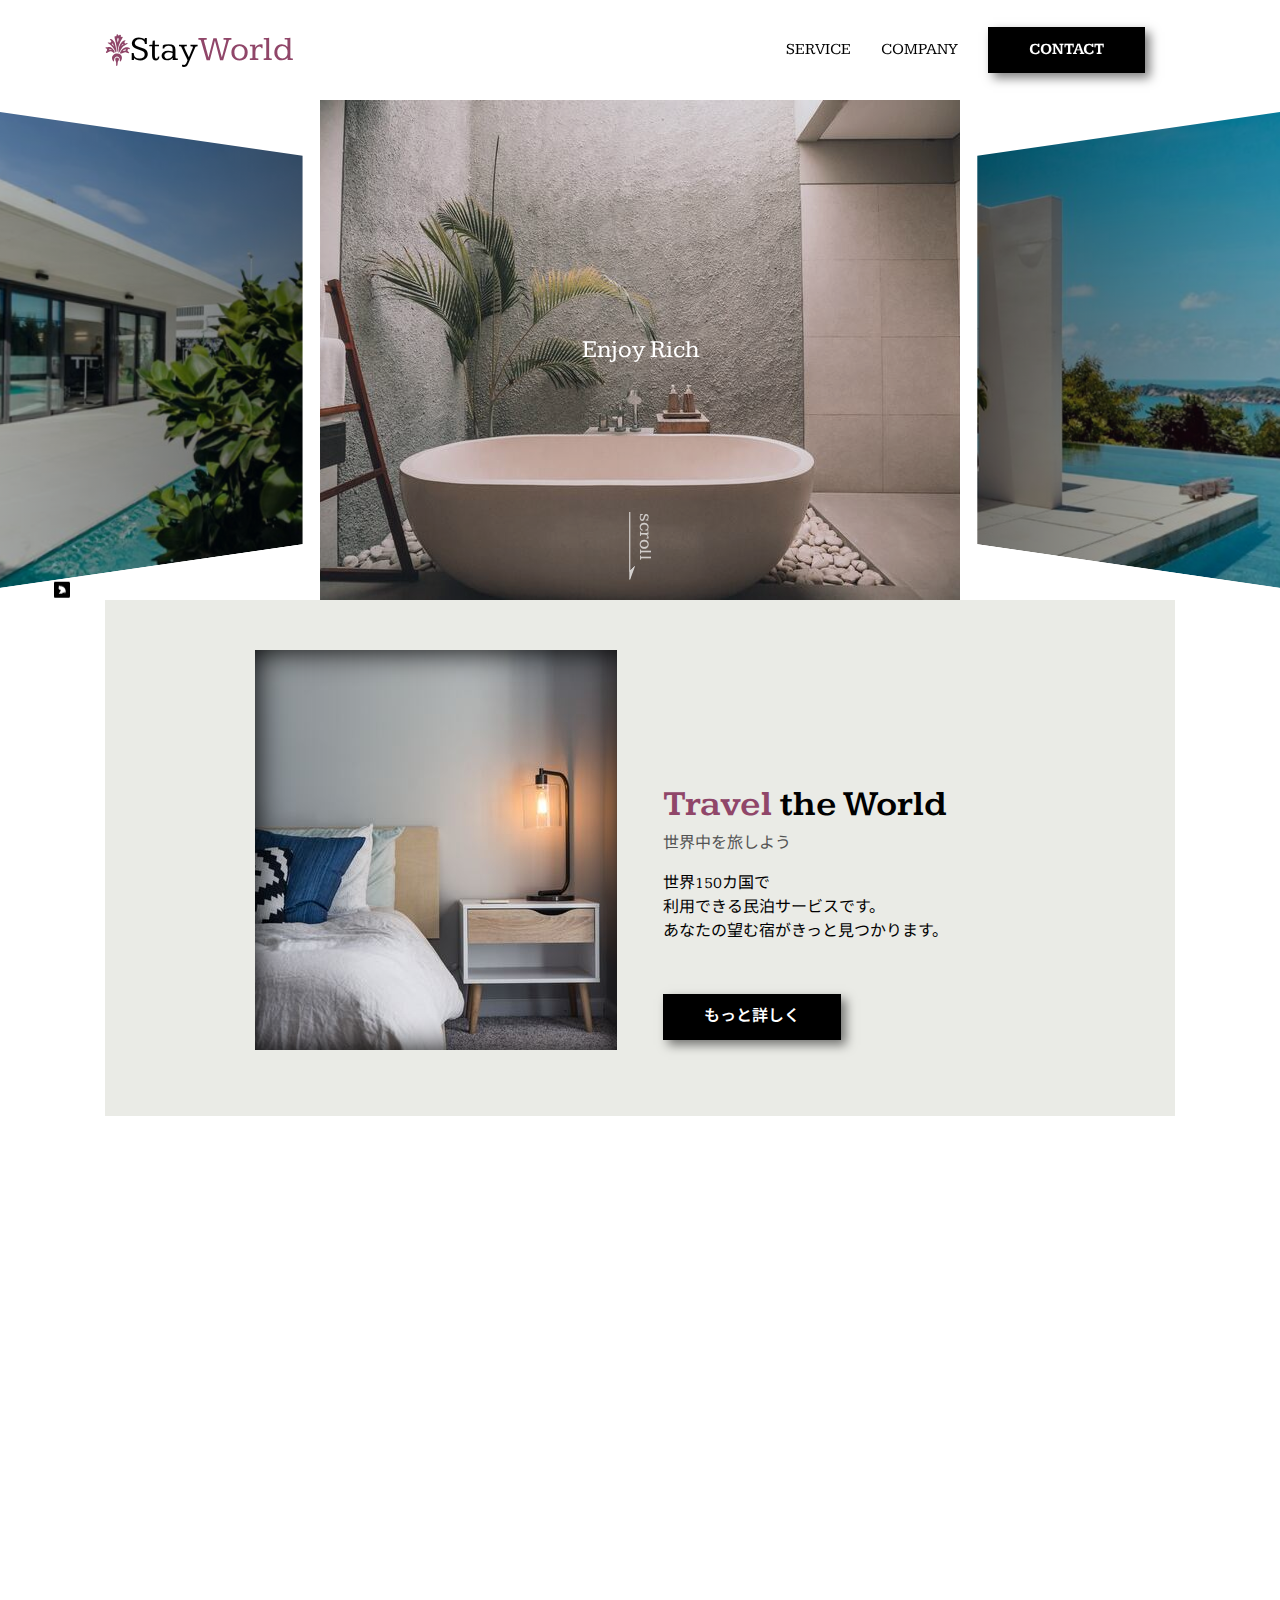
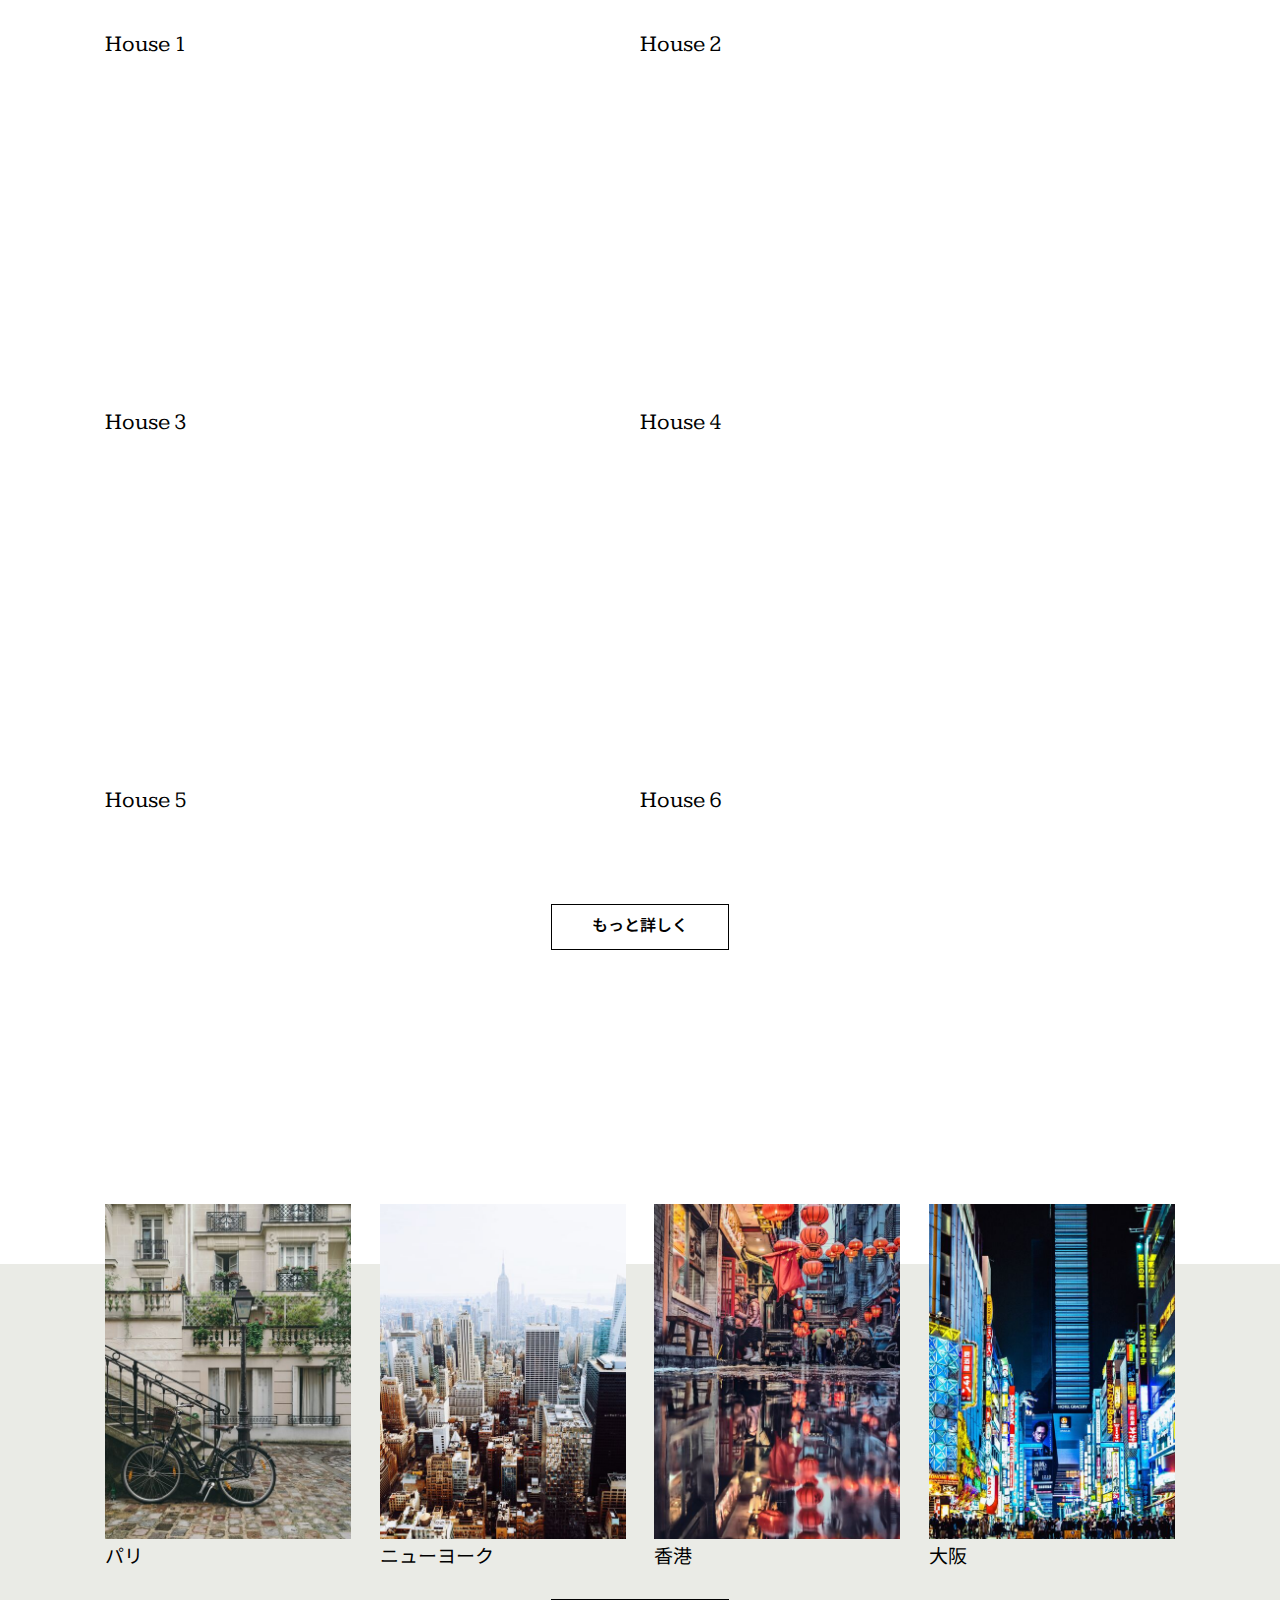
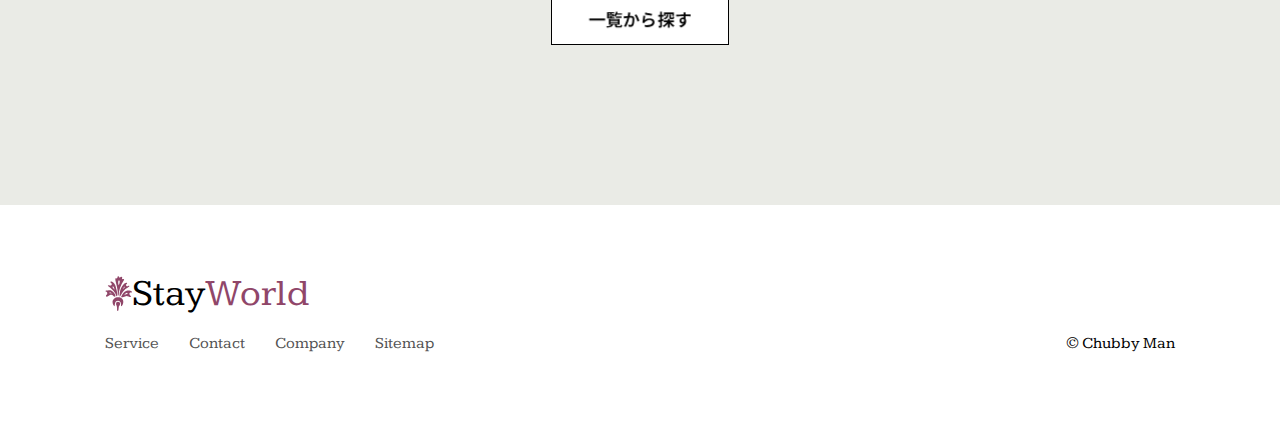
==== commit cd4aa90d: "ページローダー実装 #13" ====
--- a/front-dev-tutorial-master/98_サンプルサイト_練習用/index.html
+++ b/front-dev-tutorial-master/98_サンプルサイト_練習用/index.html
@@ -5,6 +5,8 @@
         <meta name="viewport" content="width=device-width, initial-scale=1.0" />
         <meta http-equiv="X-UA-Compatible" content="ie=edge" />
         <title>Document</title>
+        <script src="scripts/vendors/pace.js"></script>
+        <link rel="stylesheet" href="styles/loader.css" />
         <link rel="preconnect" href="https://fonts.googleapis.com" />
         <link rel="preconnect" href="https://fonts.gstatic.com" crossorigin />
         <link
--- a/front-dev-tutorial-master/98_サンプルサイト_練習用/styles/loader.css
+++ b/front-dev-tutorial-master/98_サンプルサイト_練習用/styles/loader.css
@@ -0,0 +1,91 @@
+.pace-done #global-container {
+  -webkit-transition: opacity 1s;
+  transition: opacity 1s;
+  opacity: 1;
+}
+
+#global-container {
+  opacity: 0;
+}
+
+.pace {
+  z-index: 2000;
+  position: fixed;
+  margin: auto;
+  top: 0;
+  left: 0;
+  right: 0;
+  bottom: 0;
+  width: 100px;
+  height: 100px;
+}
+
+.pace .pace-progress {
+  -webkit-transform: none !important;
+          transform: none !important;
+  text-align: center;
+}
+
+.pace .pace-progress::after {
+  content: attr(data-progress-text);
+  display: block;
+  font-weight: 100;
+  font-size: 2em;
+  font-family: "Helvetica Neue", "Yu Gothic", "Meiryo", sans-serif;
+  color: #535353;
+}
+
+.pace.pace-inactive {
+  display: none;
+}
+
+.pace-progress-inner {
+  width: 40px;
+  height: 40px;
+  background-color: #904669;
+  margin: 0 auto;
+  -webkit-animation-name: sk-rotateplane;
+          animation-name: sk-rotateplane;
+  -webkit-animation-duration: 1.2s;
+          animation-duration: 1.2s;
+  -webkit-animation-timing-function: ease-in-out;
+          animation-timing-function: ease-in-out;
+  -webkit-animation-delay: 0s;
+          animation-delay: 0s;
+  -webkit-animation-iteration-count: infinite;
+          animation-iteration-count: infinite;
+  -webkit-animation-direction: normal;
+          animation-direction: normal;
+  -webkit-animation-fill-mode: forwards;
+          animation-fill-mode: forwards;
+}
+
+@-webkit-keyframes sk-rotateplane {
+  0% {
+    -webkit-transform: perspective(120px) rotateX(0deg) rotateY(0deg);
+            transform: perspective(120px) rotateX(0deg) rotateY(0deg);
+  }
+  50% {
+    -webkit-transform: perspective(120px) rotateX(-180deg) rotateY(0deg);
+            transform: perspective(120px) rotateX(-180deg) rotateY(0deg);
+  }
+  100% {
+    -webkit-transform: perspective(120px) rotateX(-180deg) rotateY(-180deg);
+            transform: perspective(120px) rotateX(-180deg) rotateY(-180deg);
+  }
+}
+
+@keyframes sk-rotateplane {
+  0% {
+    -webkit-transform: perspective(120px) rotateX(0deg) rotateY(0deg);
+            transform: perspective(120px) rotateX(0deg) rotateY(0deg);
+  }
+  50% {
+    -webkit-transform: perspective(120px) rotateX(-180deg) rotateY(0deg);
+            transform: perspective(120px) rotateX(-180deg) rotateY(0deg);
+  }
+  100% {
+    -webkit-transform: perspective(120px) rotateX(-180deg) rotateY(-180deg);
+            transform: perspective(120px) rotateX(-180deg) rotateY(-180deg);
+  }
+}--- a/front-dev-tutorial-master/98_サンプルサイト_練習用/styles/style.css
+++ b/front-dev-tutorial-master/98_サンプルサイト_練習用/styles/style.css
@@ -1003,6 +1003,16 @@
   background-color: white;
 }
 
+#main-content {
+  position: relative;
+  z-index: 0;
+}
+
+main {
+  position: relative;
+  z-index: -1;
+}
+
 .header {
   position: fixed;
   top: 0;
@@ -1379,6 +1389,13 @@
     display: block;
   }
 }
+.side .tween-animate-title {
+  color: black;
+  text-decoration: none !important;
+  margin: 0 40px;
+  vertical-align: middle;
+  letter-spacing: 2px;
+}
 .side.left {
   left: 50px;
 }
@@ -1396,4 +1413,27 @@
           transform: rotate(90deg);
   -webkit-transform-origin: top right;
           transform-origin: top right;
+}
+
+.icon {
+  position: relative;
+}
+.icon::before {
+  content: "";
+  position: absolute;
+  top: 50%;
+  left: -20px;
+  width: 1em;
+  height: 1em;
+  -webkit-transform: translateY(-50%);
+          transform: translateY(-50%);
+  background-position: center;
+  background-repeat: no-repeat;
+  background-size: contain;
+}
+.icon.twitter::before {
+  background-image: url(../images/twitter.svg);
+}
+.icon.fb::before {
+  background-image: url(../images/facebook.svg);
 }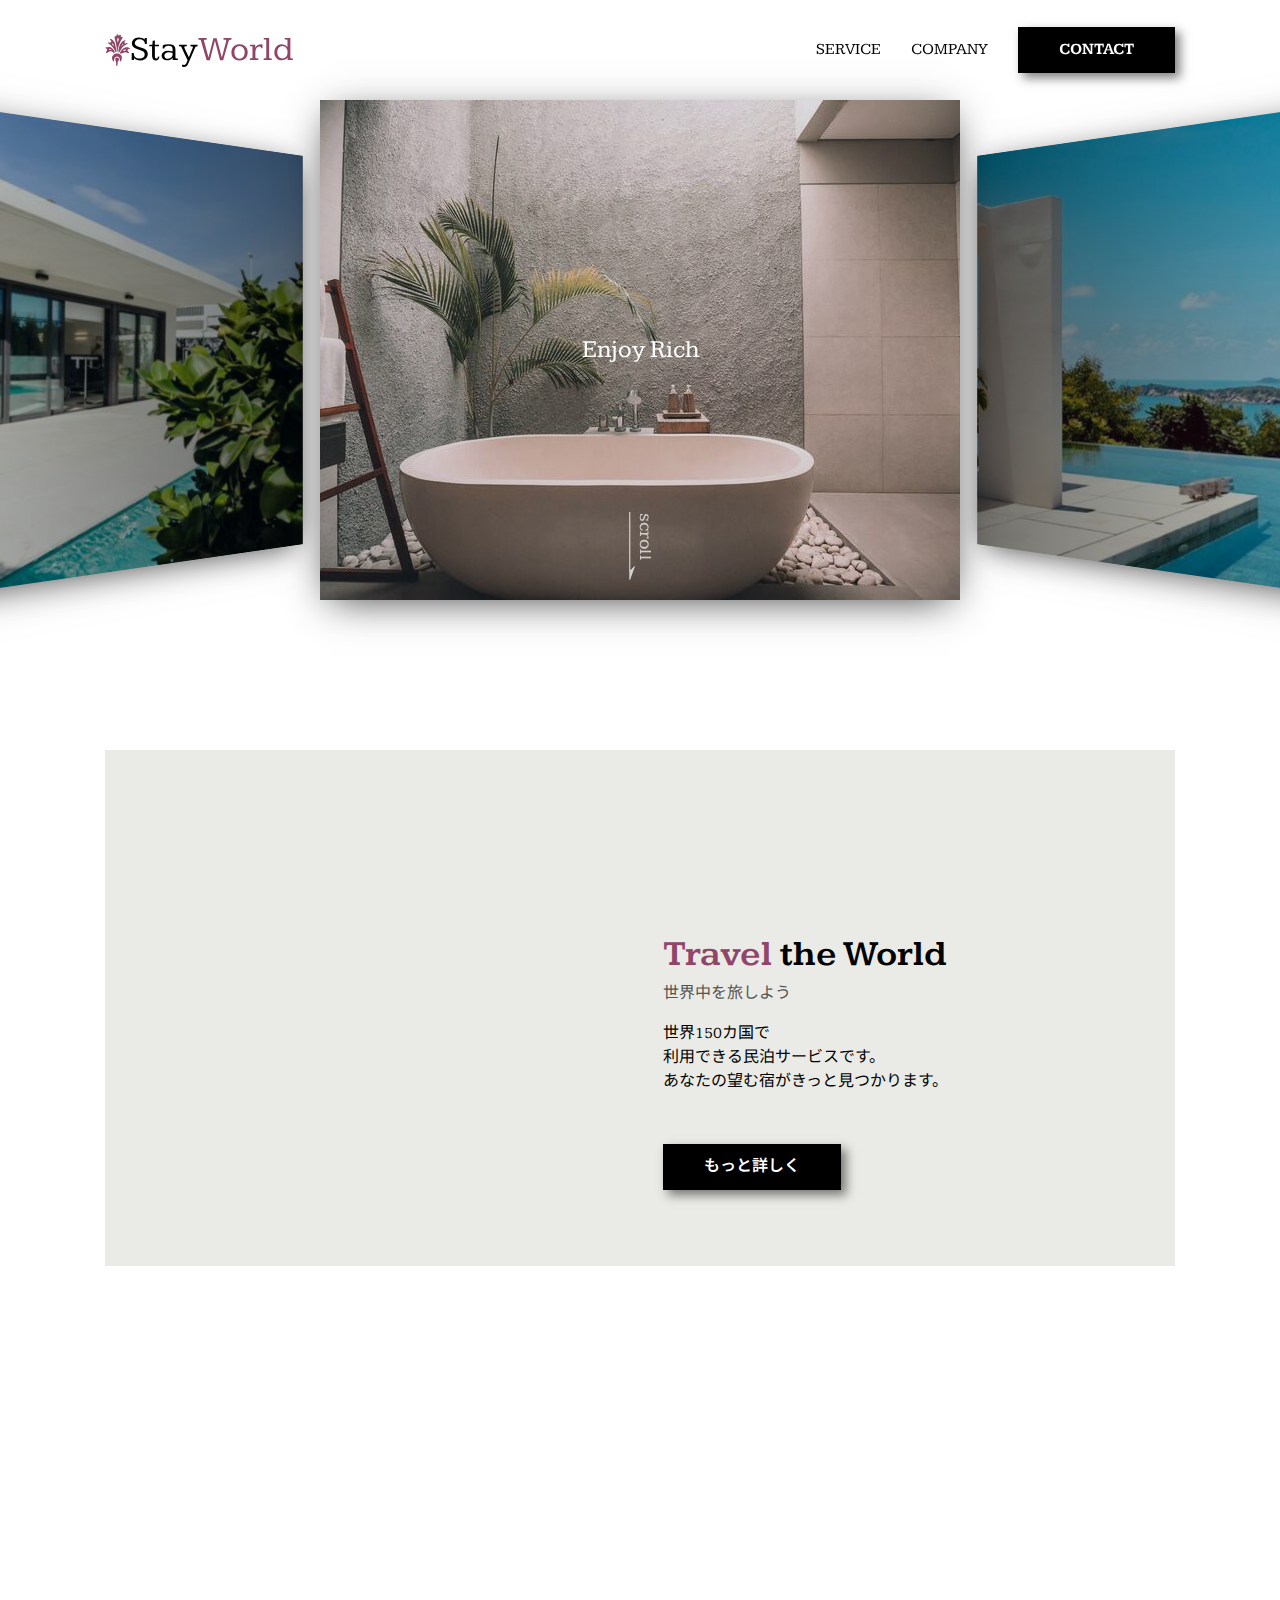
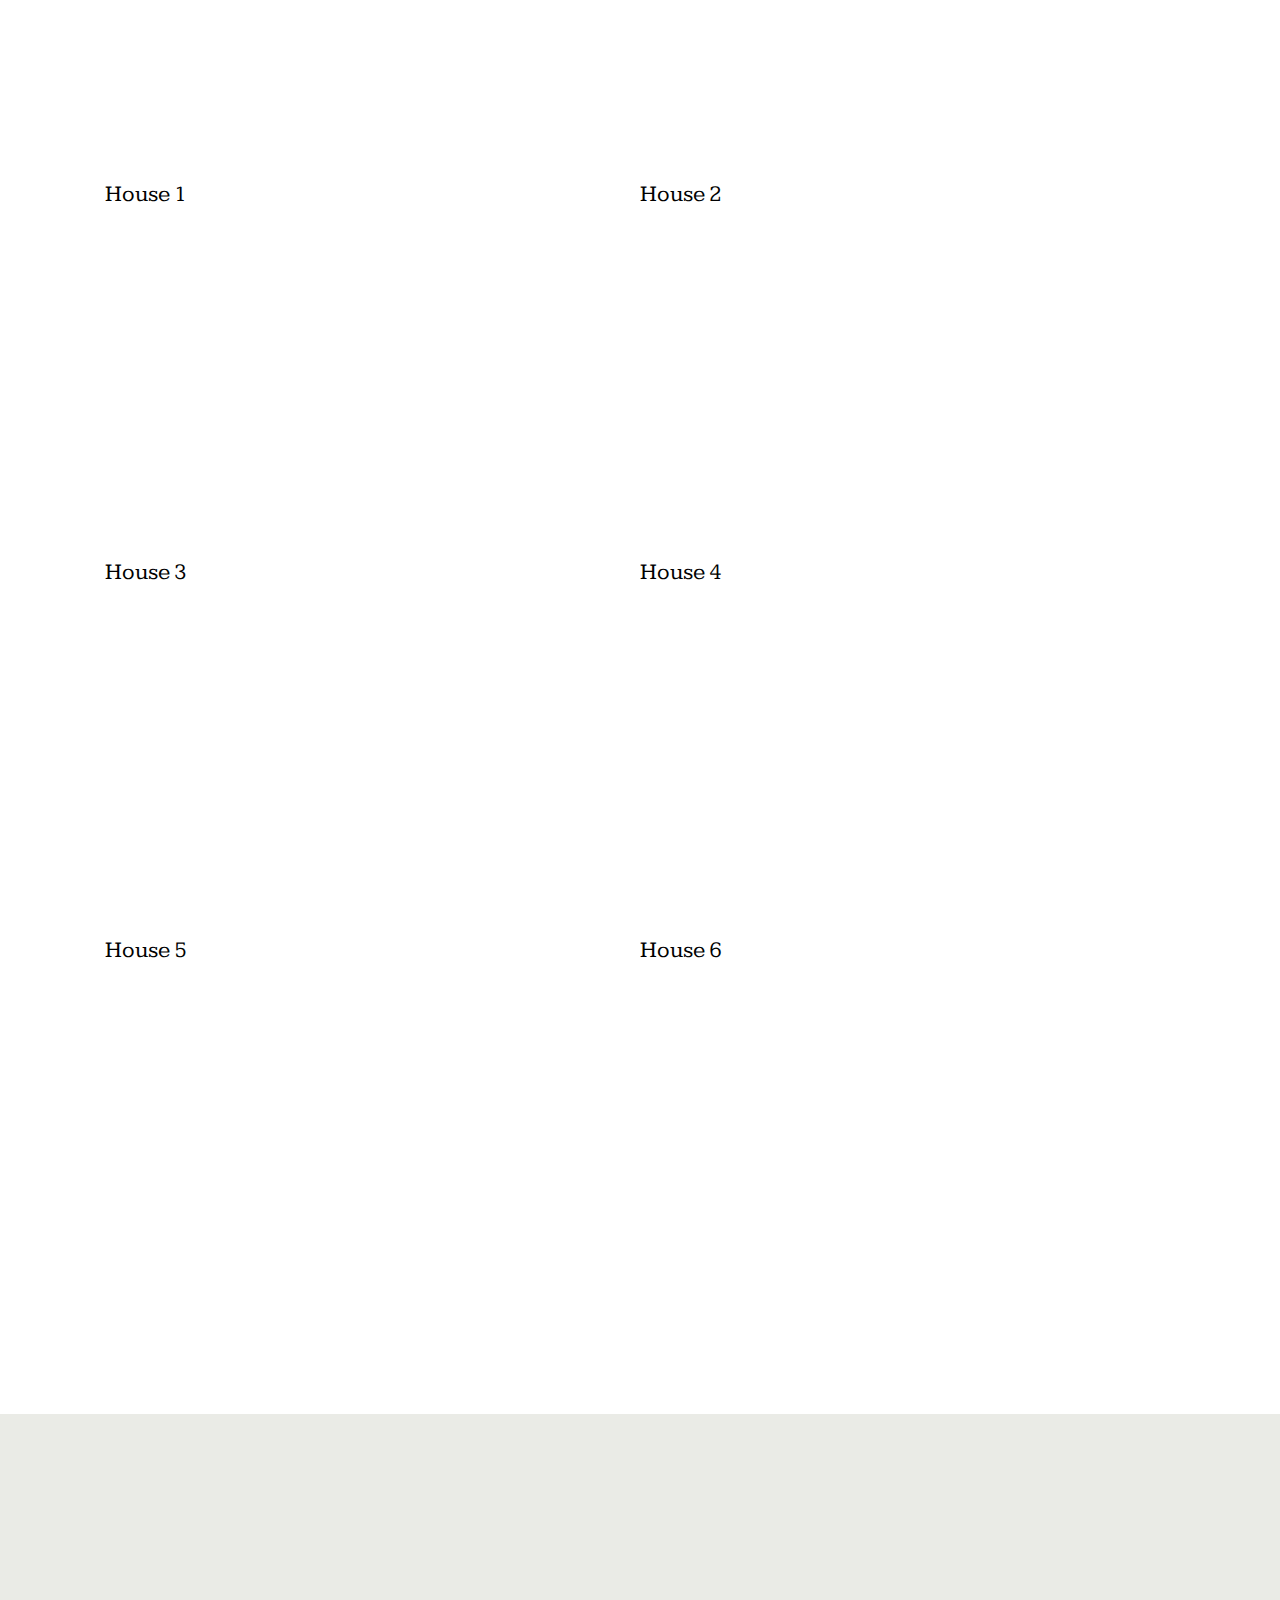
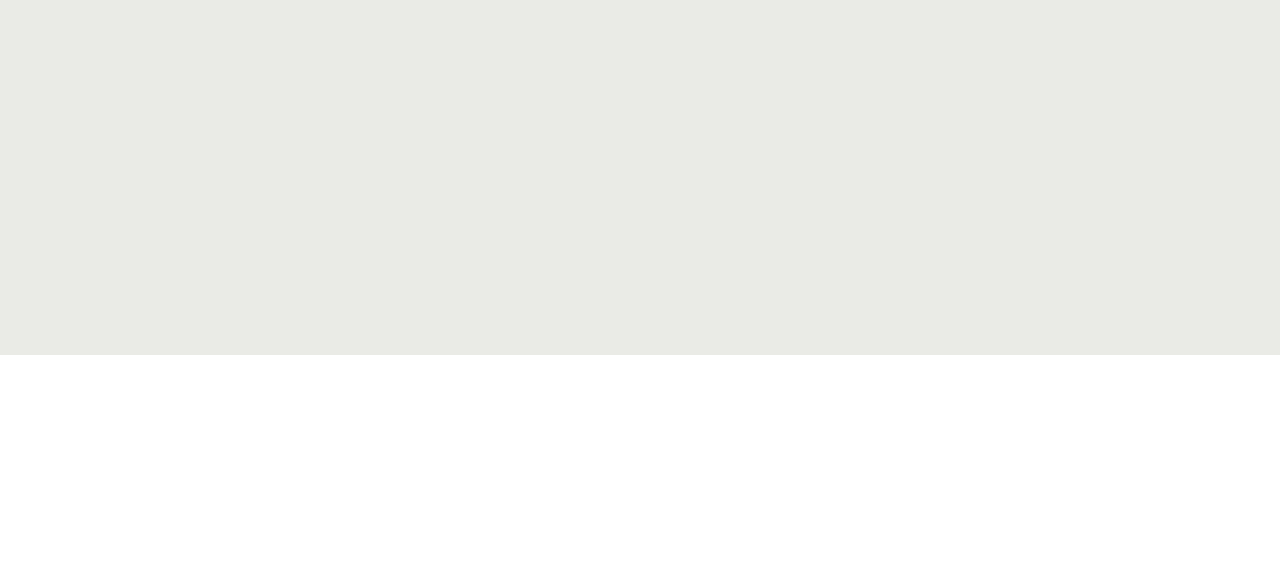
==== commit ffb90ac3: "アニメーションの付与とリファクタリング #17" ====
--- a/front-dev-tutorial-master/98_サンプルサイト_練習用/index.html
+++ b/front-dev-tutorial-master/98_サンプルサイト_練習用/index.html
@@ -16,6 +16,18 @@
         <link rel="stylesheet" href="styles/vendors/css-reset.css" />
         <link rel="stylesheet" href="styles/vendors/swiper-bundle.min.css" />
         <link rel="stylesheet" href="styles/style.css" />
+        <script src="scripts/vendors/gsap.min.js" defer></script>
+
+        <script src="scripts/vendors/swiper-bundle.min.js" defer></script>
+        <script src="scripts/libs/hero-slider.js" defer></script>
+
+        <script src="scripts/libs/scroll.js" defer></script>
+        <script src="scripts/vendors/scroll-polyfill.js" defer></script>
+
+        <script src="scripts/libs/mobile-menu.js" defer></script>
+
+        <script src="scripts/libs/text-animation.js" defer></script>
+        <script src="scripts/main.js" defer></script>
     </head>
     <body>
         <div id="global-container">
@@ -23,21 +35,21 @@
                 <div class="mobile-menu__cover"></div>
                 <div class="nav-trigger"></div>
                 <header class="header">
-                    <div class="header__inner">
-                        <div class="logo">
+                    <div class="header__inner appear up">
+                        <div class="logo item">
                             <img src="images/logo.svg" class="logo__img" />
                             <span class="logo__stay">Stay</span>
                             <span class="logo__world">World</span>
                         </div>
                         <nav class="header__nav">
                             <ul class="header__ul">
-                                <li class="header__li">
+                                <li class="header__li item">
                                     <a href="#">Service</a>
                                 </li>
-                                <li class="header__li">
+                                <li class="header__li item">
                                     <a href="#">Company</a>
                                 </li>
-                                <li class="header__li">
+                                <li class="header__li item">
                                     <a class="btn filled" href="#">Contact</a>
                                 </li>
                             </ul>
@@ -92,27 +104,31 @@
                         <main>
                             <section class="travel">
                                 <div class="travel__inner">
-                                    <div class="travel__img">
+                                    <div class="travel__img cover-slide">
                                         <img
                                             class="img-zoom"
                                             src="images/image-travel.jpg"
                                             alt=""
                                         />
                                     </div>
-                                    <div class="travel__texts inview">
+                                    <div class="travel__texts appear left">
                                         <div class="travel__texts-inner">
                                             <div
-                                                class="travel__title main-title"
+                                                class="travel__title main-title item"
                                             >
                                                 <span class="purple"
                                                     >Travel</span
                                                 >
                                                 <span>the World</span>
                                             </div>
-                                            <div class="travel__sub sub-title">
+                                            <div
+                                                class="travel__sub sub-title item"
+                                            >
                                                 世界中を旅しよう
                                             </div>
-                                            <div class="travel__description">
+                                            <div
+                                                class="travel__description item"
+                                            >
                                                 <p>
                                                     世界150カ国で<br />利用できる民泊サービスです。
                                                 </p>
@@ -120,7 +136,7 @@
                                                     あなたの望む宿がきっと見つかります。
                                                 </p>
                                             </div>
-                                            <div class="travel__btn">
+                                            <div class="travel__btn item">
                                                 <button class="btn filled">
                                                     もっと詳しく
                                                 </button>
@@ -205,8 +221,8 @@
                                         </div>
                                         <p class="houses__title">House 6</p>
                                     </div>
-                                    <div class="houses__btn">
-                                        <button class="btn slide-bg">
+                                    <div class="houses__btn appear up">
+                                        <button class="btn slide-bg item">
                                             もっと詳しく
                                         </button>
                                     </div>
@@ -221,9 +237,9 @@
                                         人気の観光地で宿泊先を見つけましょう
                                     </p>
                                 </div>
-                                <div class="popular__inner">
+                                <div class="popular__inner appear up">
                                     <div class="popular__container">
-                                        <div class="popular__item">
+                                        <div class="popular__item item">
                                             <div class="popular__img">
                                                 <img
                                                     src="images/image-p1.jpg"
@@ -232,7 +248,7 @@
                                             </div>
                                             <p class="popular__title">パリ</p>
                                         </div>
-                                        <div class="popular__item">
+                                        <div class="popular__item item">
                                             <div class="popular__img">
                                                 <img
                                                     src="images/image-p2.jpg"
@@ -243,7 +259,7 @@
                                                 ニューヨーク
                                             </p>
                                         </div>
-                                        <div class="popular__item">
+                                        <div class="popular__item item">
                                             <div class="popular__img">
                                                 <img
                                                     src="images/image-p3.jpg"
@@ -252,7 +268,7 @@
                                             </div>
                                             <p class="popular__title">香港</p>
                                         </div>
-                                        <div class="popular__item">
+                                        <div class="popular__item item">
                                             <div class="popular__img">
                                                 <img
                                                     src="images/image-p4.jpg"
@@ -261,8 +277,8 @@
                                             </div>
                                             <p class="popular__title">大阪</p>
                                         </div>
-                                        <div class="popular__btn">
-                                            <button class="btn cover-3d">
+                                        <div class="popular__btn appear up">
+                                            <button class="btn cover-3d item">
                                                 <span>一覧から探す</span>
                                             </button>
                                         </div>
@@ -279,20 +295,30 @@
                         </aside>
                     </div>
                 </div>
-                <div class="footer">
-                    <div class="logo">
+                <div class="footer appear up">
+                    <div class="logo item">
                         <img src="images/logo.svg" class="logo__img" />
                         <span class="logo__stay">Stay</span>
                         <span class="logo__world">World</span>
                     </div>
                     <nav class="footer__nav">
                         <ul class="footer__ul">
-                            <li class="footer__li"><a href="#">Service</a></li>
-                            <li class="footer__li"><a href="#">Contact</a></li>
-                            <li class="footer__li"><a href="#">Company</a></li>
-                            <li class="footer__li"><a href="#">Sitemap</a></li>
+                            <li class="footer__li item">
+                                <a href="#">Service</a>
+                            </li>
+                            <li class="footer__li item">
+                                <a href="#">Contact</a>
+                            </li>
+                            <li class="footer__li item">
+                                <a href="#">Company</a>
+                            </li>
+                            <li class="footer__li item">
+                                <a href="#">Sitemap</a>
+                            </li>
                         </ul>
-                        <div class="footer__copyright">&copy; Chubby Man</div>
+                        <div class="footer__copyright item">
+                            &copy; Chubby Man
+                        </div>
                     </nav>
                 </div>
             </div>
@@ -324,17 +350,5 @@
                 </ul>
             </nav>
         </div>
-        <script src="scripts/vendors/gsap.min.js"></script>
-
-        <script src="scripts/vendors/swiper-bundle.min.js"></script>
-        <script src="scripts/libs/hero-slider.js"></script>
-
-        <script src="scripts/libs/scroll.js"></script>
-        <script src="scripts/vendors/scroll-polyfill.js"></script>
-
-        <script src="scripts/libs/mobile-menu.js"></script>
-
-        <script src="scripts/libs/text-animation.js"></script>
-        <script src="scripts/main.js"></script>
     </body>
 </html>
--- a/front-dev-tutorial-master/98_サンプルサイト_練習用/styles/style.css
+++ b/front-dev-tutorial-master/98_サンプルサイト_練習用/styles/style.css
@@ -253,6 +253,12 @@
 .swiper-slide {
   height: 500px;
   overflow: hidden;
+}
+@media screen and (min-width: 960px) {
+  .swiper-slide {
+    -webkit-box-shadow: 0 8px 40px -10px rgba(0, 0, 0, 0.8);
+            box-shadow: 0 8px 40px -10px rgba(0, 0, 0, 0.8);
+  }
 }
 .swiper-slide > img {
   width: 100%;
@@ -899,11 +905,11 @@
   padding-bottom: 16px !important;
 }
 
-.pb-lg {
+.pb-lg, .hero {
   padding-bottom: 80px !important;
 }
 @media screen and (min-width: 960px) {
-  .pb-lg {
+  .pb-lg, .hero {
     padding-bottom: 150px !important;
   }
 }
@@ -1083,8 +1089,8 @@
 }
 @media screen and (min-width: 600px) {
   .header__li {
-    margin-left: 0;
-    margin-right: 30px;
+    margin-left: 30px;
+    margin-right: 0;
   }
 }
 .header__li > a {
@@ -1130,6 +1136,12 @@
 }
 .travel__img {
   height: 300px;
+  -webkit-transition: -webkit-box-shadow 0.5s ease 1.6s;
+  transition: -webkit-box-shadow 0.5s ease 1.6s;
+  transition: box-shadow 0.5s ease 1.6s;
+  transition: box-shadow 0.5s ease 1.6s, -webkit-box-shadow 0.5s ease 1.6s;
+}
+.travel__img.inview {
   -webkit-box-shadow: inset 0 0 30px black;
           box-shadow: inset 0 0 30px black;
 }
@@ -1383,6 +1395,8 @@
   top: 70%;
   -webkit-transform: translateY(-50%);
           transform: translateY(-50%);
+  -webkit-transition: all 0.3s ease;
+  transition: all 0.3s ease;
 }
 @media screen and (min-width: 1280px) {
   .side {
@@ -1397,6 +1411,9 @@
   letter-spacing: 2px;
 }
 .side.left {
+  left: -50px;
+}
+.side.left.inview {
   left: 50px;
 }
 .side.left .side__inner {
@@ -1406,6 +1423,9 @@
           transform-origin: top left;
 }
 .side.right {
+  right: -50px;
+}
+.side.right.inview {
   right: 50px;
 }
 .side.right .side__inner {
